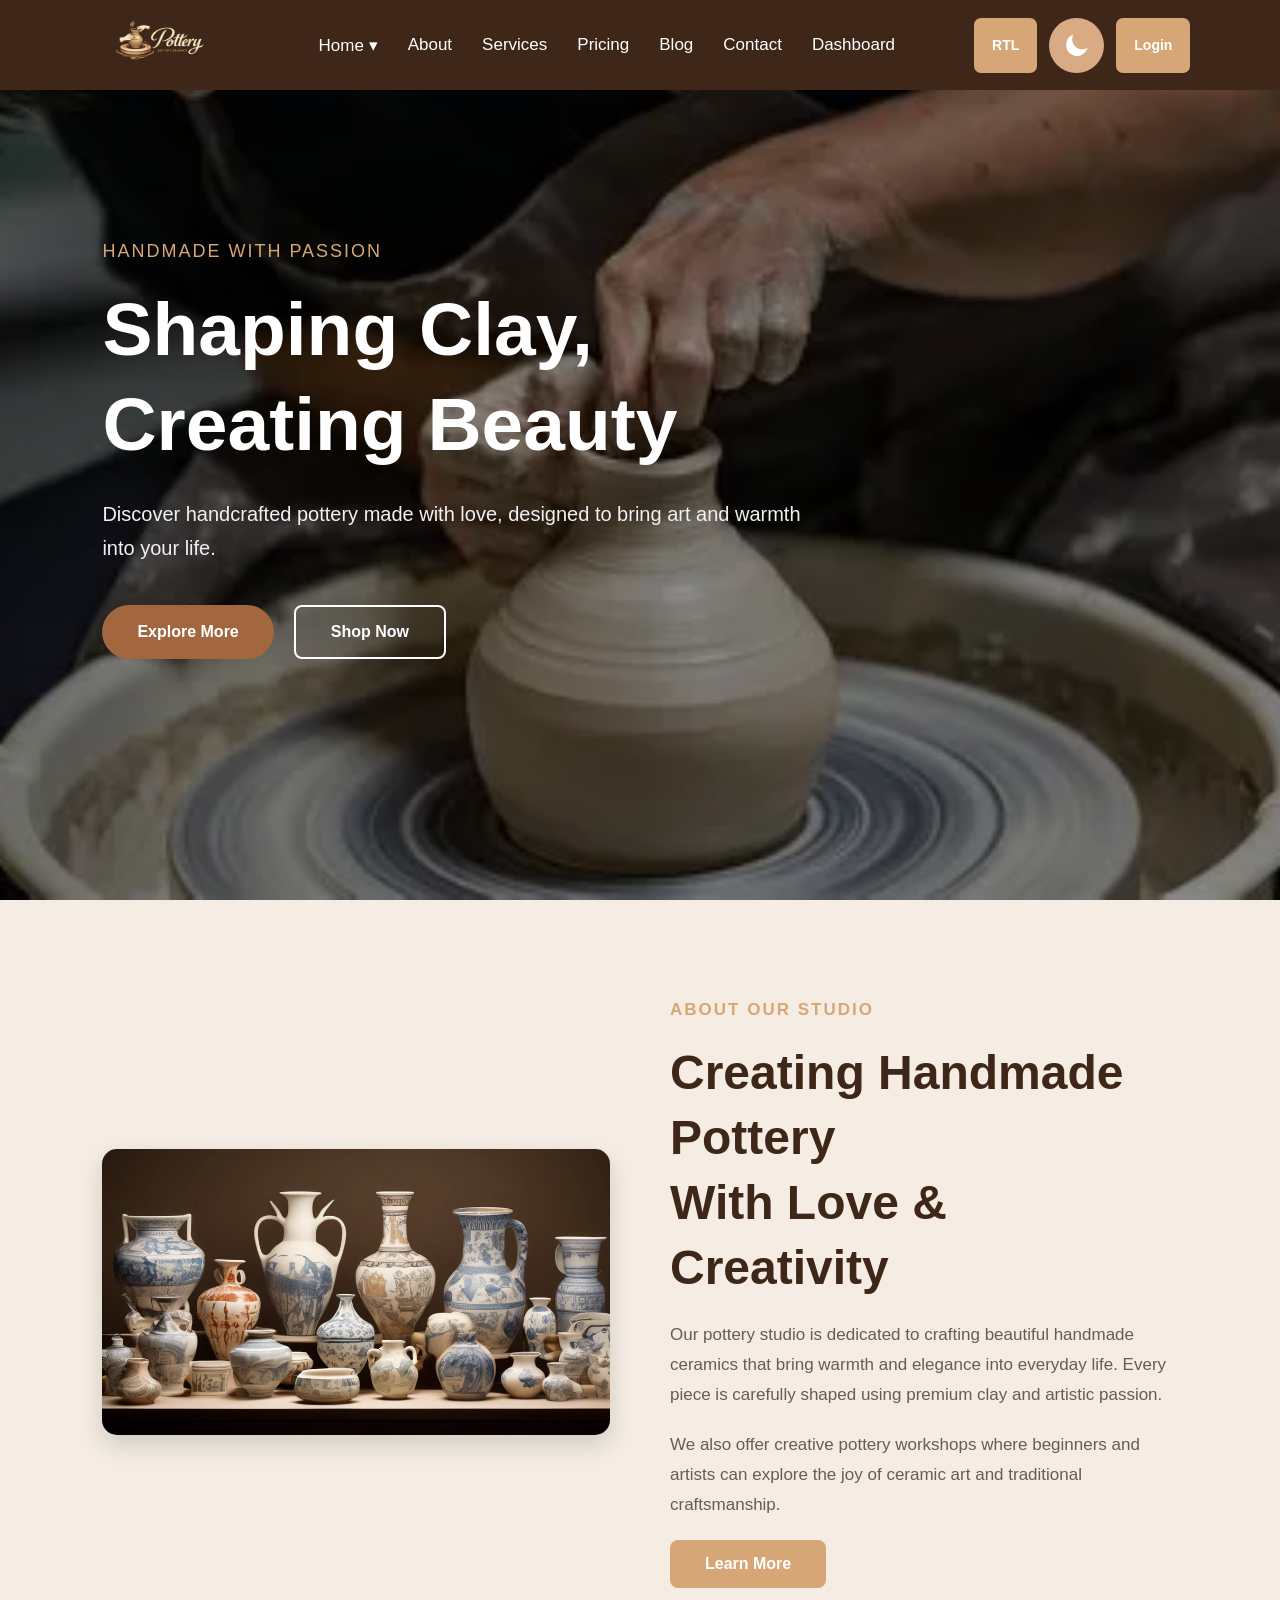
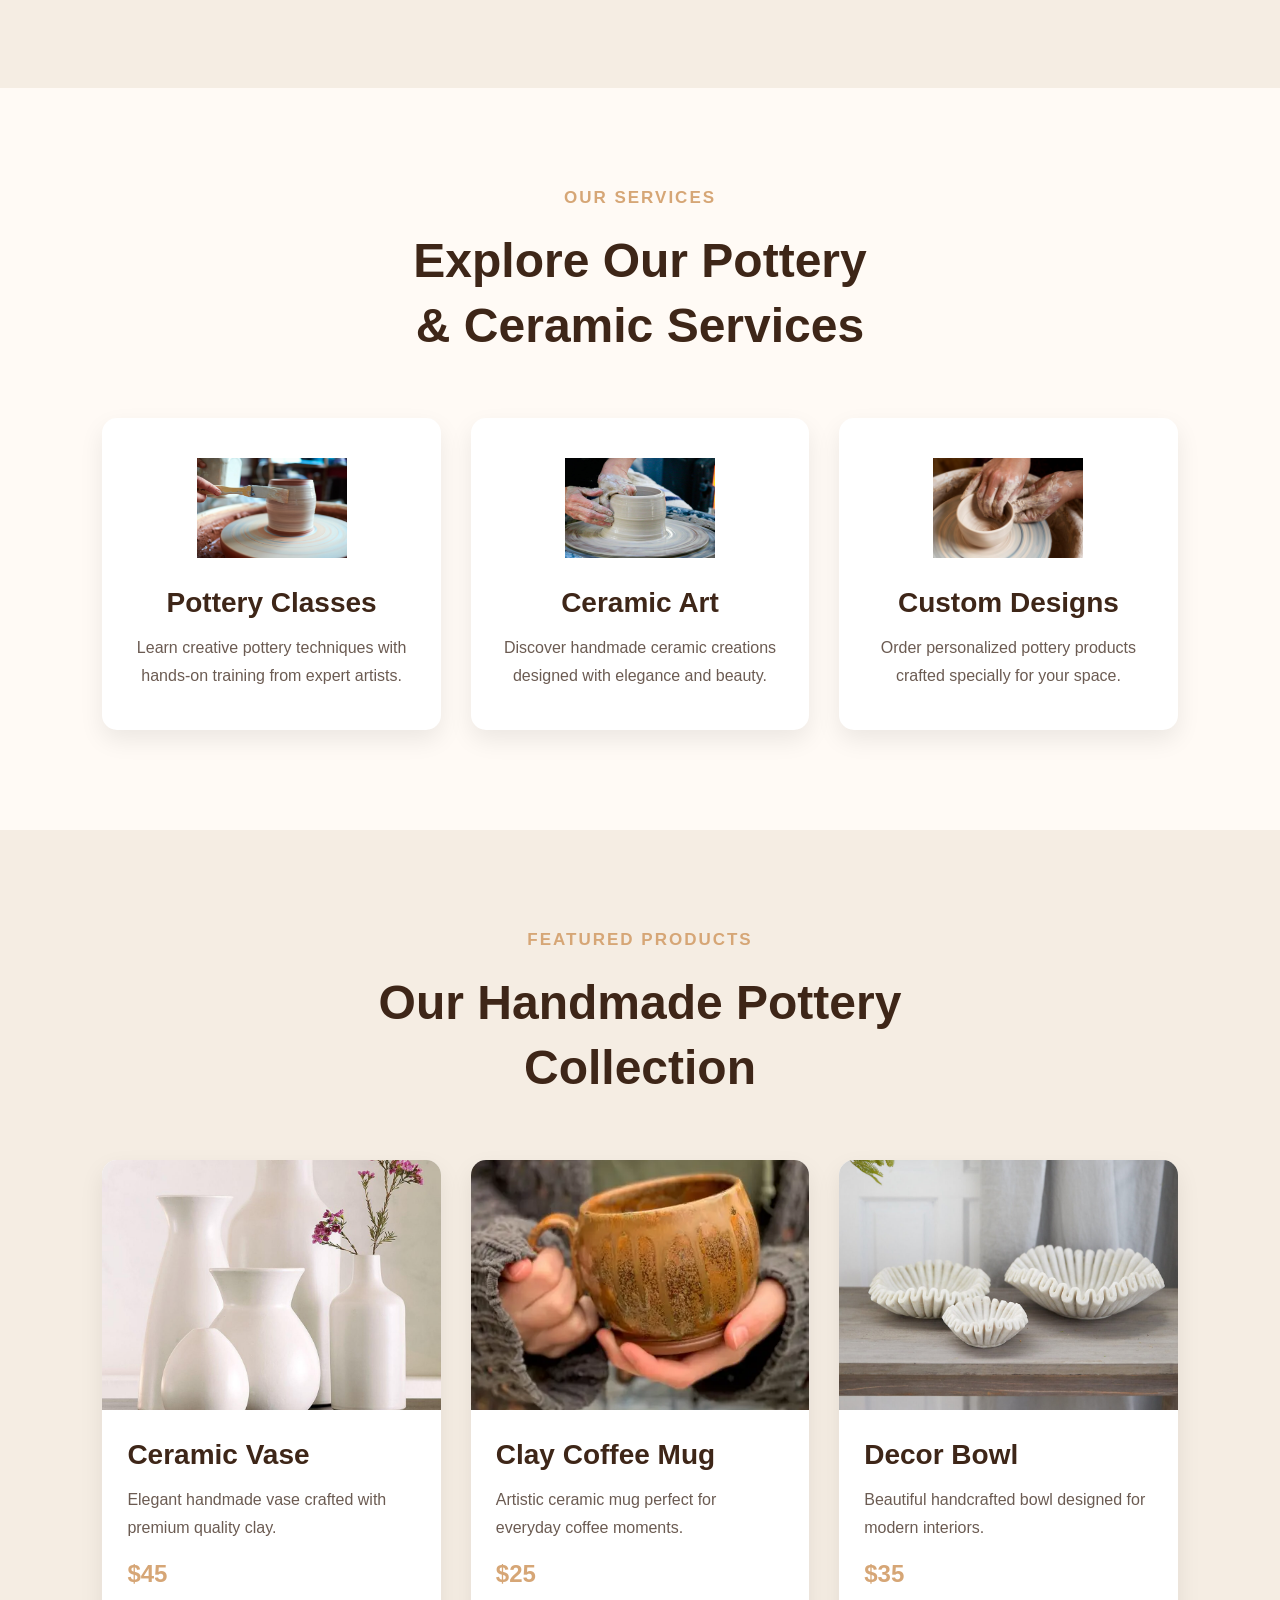
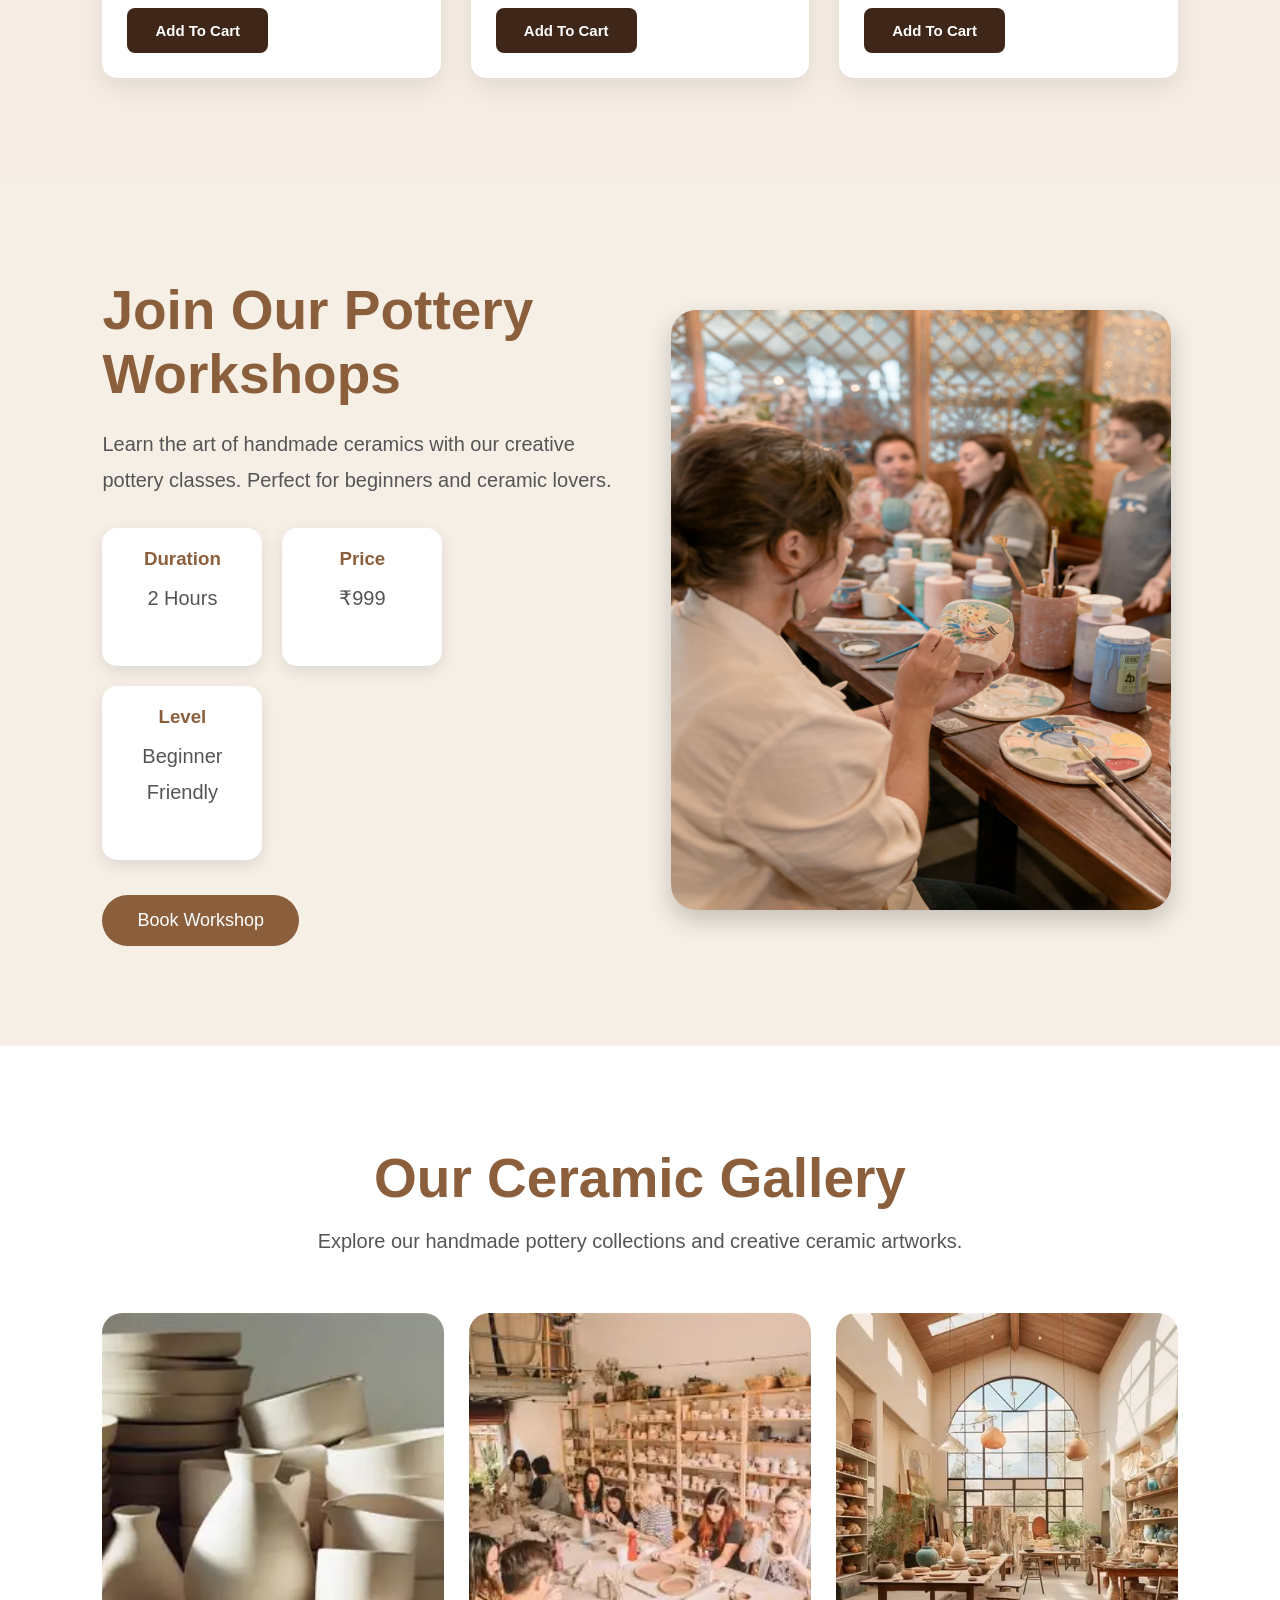
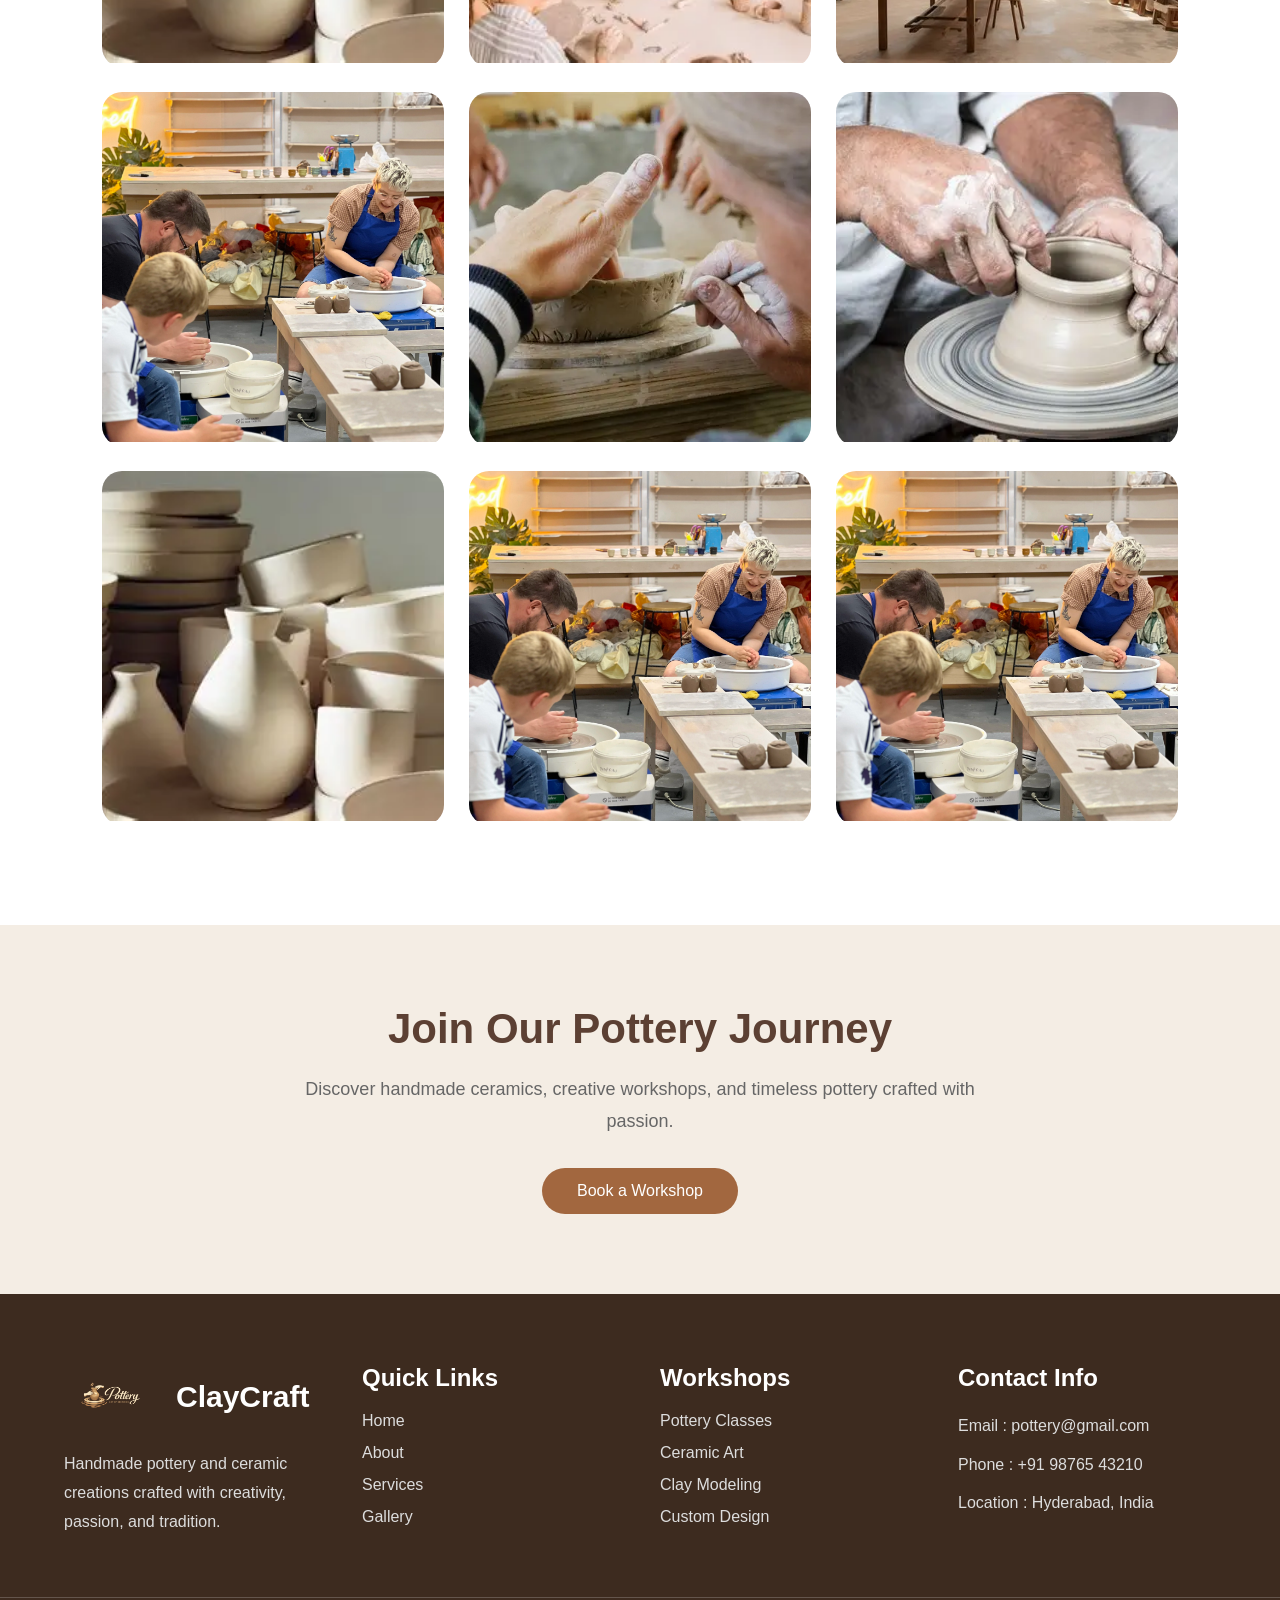
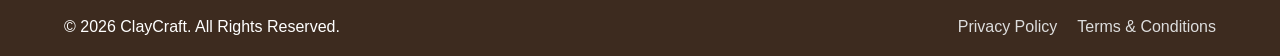
==== index.html @ a7022d04 "first commit" ====
<!DOCTYPE html>
<html lang="en">
<head>
  <meta charset="UTF-8">
  <meta name="viewport" content="width=device-width, initial-scale=1.0">

  <title>Pottery Website</title>

  <link rel="stylesheet" href="index.css">
</head>
<body>

  <nav class="navbar">

    <div class="logo">
      <img src="images/logo.png" alt="pottery-logo">
    </div>

    <ul class="nav-links">

      <li class="dropdown">

        <a href="index.html">Home ▾</a>

        <div class="dropdown-menu">
          <a href="home1.html">Home 1</a>
          <a href="home2.html">Home 2</a>
        </div>

      </li>

      <li><a href="about.html">About</a></li>
      <li><a href="services.html">Services</a></li>
      <li><a href="pricing.html">Pricing</a></li>
      <li><a href="blog.html">Blog</a></li>
      <li><a href="contact.html">Contact</a></li>
      <li><a href="dashboard.html">Dashboard</a></li>

    </ul>

    <div class="nav-buttons">

      <button class="btn rtl-btn">RTL</button>
       <button class="logo-btn" type="button">
      <div class="moon"></div>
    </button>


      <button class="btn login-btn">Login</button>

    </div>

  </nav>

  <section class="hero">

    <div class="overlay"></div>

    <div class="hero-content">

      <span class="small-text">
        HANDMADE WITH PASSION
      </span>

      <h1>
        Shaping Clay, <br>
        Creating Beauty
      </h1>

      <p>
        Discover handcrafted pottery made with love,
        designed to bring art and warmth into your life.
      </p>

      <div class="hero-buttons">

        <button class="hero-btn explore-btn">
          Explore More
        </button>

        <button class="hero-btn shop-btn">
          Shop Now
        </button>

      </div>

    </div>

  </section>


<section class="about">

    <div class="about-image">

        <img src="images/about" alt="about-pottery">

    </div>

    <div class="about-content">

        <span>ABOUT OUR STUDIO</span>

        <h2>
            Creating Handmade Pottery <br>
            With Love & Creativity
        </h2>

        <p>
            Our pottery studio is dedicated to crafting beautiful
            handmade ceramics that bring warmth and elegance
            into everyday life. Every piece is carefully shaped
            using premium clay and artistic passion.
        </p>

        <p>
            We also offer creative pottery workshops where
            beginners and artists can explore the joy of
            ceramic art and traditional craftsmanship.
        </p>

        <button class="about-btn">
            Learn More
        </button>

    </div>

</section>


<section class="services">

    <div class="services-title">

        <span>OUR SERVICES</span>

        <h2>
            Explore Our Pottery <br>
            & Ceramic Services
        </h2>

    </div>

    <div class="services-container">


        <div class="service-card">

            <img src="images/service1" alt="pottery-class">

            <h3>Pottery Classes</h3>

            <p>
                Learn creative pottery techniques with
                hands-on training from expert artists.
            </p>

        </div>

        <div class="service-card">

            <img src="images/service2" alt="ceramic-art">

            <h3>Ceramic Art</h3>

            <p>
                Discover handmade ceramic creations
                designed with elegance and beauty.
            </p>

        </div>


        <div class="service-card">

            <img src="images/service3" alt="custom-design">

            <h3>Custom Designs</h3>

            <p>
                Order personalized pottery products
                crafted specially for your space.
            </p>

        </div>

    </div>

</section>

<section class="products">

    <div class="products-title">

        <span>FEATURED PRODUCTS</span>

        <h2>
            Our Handmade Pottery <br>
            Collection
        </h2>

    </div>

    <div class="products-container">

        <div class="product-card">

            <img src="images/ceramic.png" alt="ceramic-vase">

            <div class="product-content">

                <h3>Ceramic Vase</h3>

                <p>
                    Elegant handmade vase crafted with
                    premium quality clay.
                </p>

                <h4>$45</h4>

                <button>
                    Add To Cart
                </button>

            </div>

        </div>


        <div class="product-card">

            <img src="images/coffeemug" alt="coffee-mug">

            <div class="product-content">

                <h3>Clay Coffee Mug</h3>

                <p>
                    Artistic ceramic mug perfect for
                    everyday coffee moments.
                </p>

                <h4>$25</h4>

                <button>
                    Add To Cart
                </button>

            </div>

        </div>


        <div class="product-card">

            <img src="images/decorbowl.png" alt="decor-bowl">

            <div class="product-content">

                <h3>Decor Bowl</h3>

                <p>
                    Beautiful handcrafted bowl designed
                    for modern interiors.
                </p>

                <h4>$35</h4>

                <button>
                    Add To Cart
                </button>

            </div>

        </div>

    </div>

</section>


<section class="workshop">

    <div class="workshop-content">

        <div class="workshop-text">

            <h1>Join Our Pottery Workshops</h1>

            <p>
                Learn the art of handmade ceramics with our creative pottery classes.
                Perfect for beginners and ceramic lovers.
            </p>

            <div class="workshop-info">

                <div class="info-box">
                    <h3>Duration</h3>
                    <p>2 Hours</p>
                </div>

                <div class="info-box">
                    <h3>Price</h3>
                    <p>₹999</p>
                </div>

                <div class="info-box">
                    <h3>Level</h3>
                    <p>Beginner Friendly</p>
                </div>

            </div>

            <button>
                Book Workshop
            </button>

        </div>


        <div class="workshop-image">

            <img src="images/workshop.jpg" alt="pottery">

        </div>

    </div>

</section>

<section class="gallery">

    <div class="gallery-title">

        <h1>Our Ceramic Gallery</h1>

        <p>
            Explore our handmade pottery collections and creative ceramic artworks.
        </p>

    </div>

    <div class="gallery-container">

        <div class="gallery-card">
            <img src="images/gallery1.jpg" alt="gallery">
        </div>

        <div class="gallery-card">
            <img src="images/gallery2.jpg" alt="gallery">
        </div>

        <div class="gallery-card">
            <img src="images/gallery3.jpg" alt="gallery">
        </div>

        <div class="gallery-card">
            <img src="images/gallery4.jpg" alt="gallery">
        </div>

        <div class="gallery-card">
            <img src="images/gallery5.jpg" alt="gallery">
        </div>

        <div class="gallery-card">
            <img src="images/gallery6.jpg" alt="gallery">
        </div>
           <div class="gallery-card">
            <img src="images/gallery1.jpg" alt="gallery">
        </div>
           <div class="gallery-card">
            <img src="images/gallery4.jpg" alt="gallery">
        </div>
          <div class="gallery-card">
            <img src="images/gallery4.jpg" alt="gallery">
        </div>


    </div>

</section>

<section class="pottery-journey">

    <div class="journey-box">
        <h2>Join Our Pottery Journey</h2>

        <p>
            Discover handmade ceramics, creative workshops,
            and timeless pottery crafted with passion.
        </p>

        <a href="#" class="explore-btn">
            Book a Workshop
        </a>
    </div>

</section>


               <footer class="craft-footer">

    <div class="footer-container">

        <!-- Section 1 -->

        <div class="footer-box">

            <div class="footer-logo">
                <img src="images/logo.png" alt="logo">
                <h2>ClayCraft</h2>
            </div>

            <p>
                Handmade pottery and ceramic creations crafted
                with creativity, passion, and tradition.
            </p>

        </div>

        <div class="footer-box">

            <h3>Quick Links</h3>

            <ul>
                <li><a href="#">Home</a></li>
                <li><a href="#">About</a></li>
                <li><a href="#">Services</a></li>
                <li><a href="#">Gallery</a></li>
            </ul>

        </div>


        <!-- Section 3 -->

        <div class="footer-box">

            <h3>Workshops</h3>

            <ul>
                <li><a href="#">Pottery Classes</a></li>
                <li><a href="#">Ceramic Art</a></li>
                <li><a href="#">Clay Modeling</a></li>
                <li><a href="#">Custom Design</a></li>
            </ul>

        </div>


        <div class="footer-box">

            <h3>Contact Info</h3>

            <p>Email : pottery@gmail.com</p>
            <p>Phone : +91 98765 43210</p>
            <p>Location : Hyderabad, India</p>

        </div>

    </div>


    <div class="footer-last">

        <p>
            © 2026 ClayCraft. All Rights Reserved.
        </p>

        <div class="footer-policy-links">
            <a href="#">Privacy Policy</a>
            <a href="#">Terms & Conditions</a>
        </div>

    </div>

</footer>
</body>
</html>
---- index.css ----
*{
    margin: 0;
    padding: 0;
    box-sizing: border-box;
    font-family: Arial, Helvetica, sans-serif;
}

body{
    background: #f5ede3;
}

.navbar{
    width: 100%;
    height: 90px;

    background: #3e2618;

    display: flex;
    justify-content: space-between;
    align-items: center;

    padding: 0 7%;

    position: fixed;
    top: 0;
    left: 0;

    z-index: 1000;
}

.logo img{
    width: 150px;
}

.nav-links{
    display: flex;
    align-items: center;
    gap: 30px;
    list-style: none;
}

.nav-links li{
    position: relative;
}

.nav-links li a{
    text-decoration: none;
    color: white;

    font-size: 17px;
    font-weight: 500;

    transition: 0.3s;
}

.nav-links li a:hover{
    color: #d6a676;
}

.dropdown-menu{
    position: absolute;
    top: 20px;
    left: 0;
    width: 190px;
    background: white;
    border-radius: 10px;
    overflow: hidden;
    display: none;
    box-shadow: 0 10px 20px rgba(0,0,0,0.2);
}

.dropdown-menu a{
    display: block;
    padding: 14px 18px;
    color: #3e2618 !important;
}

.dropdown-menu a:hover{
    background: #f3e1d2;
    padding-left: 25px;
}

.dropdown:hover .dropdown-menu{
    display: block;
}

.nav-buttons{
    display: flex;
    gap: 12px;
}

.btn{
    padding: 10px 18px;

    border: none;
    border-radius: 7px;

    cursor: pointer;

    font-size: 14px;
    font-weight: bold;

    transition: 0.3s;
}

.btn:hover{
    transform: translateY(-3px);
}

.rtl-btn{
    background: #d6a676;
    color: white;
}

.logo-btn{
      width:55px;
      height:55px;
      border:none;
      outline:none;
      border-radius:50%;
      background:#d8ab84;
      cursor:pointer;

      display:flex;
      align-items:center;
      justify-content:center;

      box-shadow:none;
    }

    .moon{
      width:22px;
      height:22px;
      background:white;
      border-radius:50%;
      position:relative;
      transform:rotate(-25deg);
    }

    .moon::before{
      content:"";
      position:absolute;
      width:20px;
      height:20px;
      background:#d8ab84;
      border-radius:50%;
      top:-2px;
      left:8px;
    }
    
    .logo-btn:hover{
      transform:scale(1.05);
      transition:0.3s;
    }


.login-btn{
    background: #d6a676;
    color: white;
}
@media(max-width:768px){

    .navbar{
        height: 80px;
        padding: 0 20px;
    }

    .logo img{
        width: 120px;
    }

    .menu-toggle{
        display: block;
    }

    .nav-links{
        position: absolute;

        top: 80px;
        left: 0;

        width: 100%;

        background: #3e2618;

        flex-direction: column;
        align-items: flex-start;

        padding: 25px;

        gap: 22px;

        display: none;
    }

    .nav-links.active{
        display: flex;
    }

    .nav-links li{
        width: 100%;
    }

    .nav-links li a{
        font-size: 18px;
    }

    .dropdown-menu{
        position: static;
        width: 100%;

        margin-top: 12px;

        border-radius: 8px;
    }

    .nav-buttons{
        display: none;
    }

    .logo-btn{
        width: 48px;
        height: 48px;
    }

}

.hero{
    width: 100%;
    height: 100vh;

    background-image: url(images/hero);
    background-position: center;
    background-size: cover;
    background-repeat: no-repeat;

    position: relative;

    display: flex;
    align-items: center;

    padding: 0 8%;
}

.overlay{
    position: absolute;

    width: 100%;
    height: 100%;

    top: 0;
    left: 0;

    background: rgba(0,0,0,0.45);
}

.hero-content{
    position: relative;
    z-index: 2;

    max-width: 700px;
}

.small-text{
    color: #d6a676;

    font-size: 18px;
    letter-spacing: 2px;

    display: inline-block;

    margin-bottom: 20px;
}

.hero-content h1{
    font-size: 75px;
    line-height: 95px;

    color: white;

    margin-bottom: 25px;
}

.hero-content p{
    color: #f1f1f1;

    font-size: 20px;
    line-height: 34px;

    margin-bottom: 40px;
}


.hero-buttons{
    display: flex;
    gap: 20px;
}

.hero-btn{
    padding: 16px 35px;

    border: none;
    border-radius: 8px;

    font-size: 16px;
    font-weight: bold;

    cursor: pointer;

    transition: 0.3s;
}

.explore-btn{
    background: #d6a676;
    color: white;
}

.shop-btn{
    background: transparent;
    color: white;

    border: 2px solid white;
}

.hero-btn:hover{
    transform: translateY(-5px);
}

@media(max-width:768px){

    .navbar{
        flex-direction: column;
        height: auto;

        padding: 20px;
        gap: 20px;
    }

    .nav-links{
        flex-wrap: wrap;
        justify-content: center;

        gap: 18px;
    }

    .nav-buttons{
        flex-wrap: wrap;
        justify-content: center;
    }

    .hero{
        text-align: center;
        justify-content: center;

        padding: 0 5%;
    }

    .hero-content h1{
        font-size: 48px;
        line-height: 62px;
    }

    .hero-content p{
        font-size: 17px;
        line-height: 28px;
    }

    .hero-buttons{
        justify-content: center;
        flex-wrap: wrap;
    }
}

@media(max-width:364px){

    .logo img{
        width: 120px;
    }

    .nav-links{
        flex-direction: column;
        gap: 15px;
    }

    .nav-links li a{
        font-size: 15px;
    }

    .nav-buttons{
        flex-direction: column;
        width: 100%;
    }

    .btn{
        width: 100%;
    }

    .hero{
        padding: 120px 20px;
        height: auto;
    }

    .small-text{
        font-size: 14px;
    }

    .hero-content h1{
        font-size: 34px;
        line-height: 48px;
    }

    .hero-content p{
        font-size: 14px;
        line-height: 24px;
    }

    .hero-buttons{
        flex-direction: column;
        width: 100%;
    }

    .hero-btn{
        width: 100%;
    }
}


.about{
    width: 100%;

    padding: 100px 8%;

    background: #f5ede3;

    display: flex;
    justify-content: space-between;
    align-items: center;

    gap: 60px;
}

.about-image{
    flex: 1;
}

.about-image img{
    width: 100%;

    border-radius: 15px;

    box-shadow: 0 10px 25px rgba(0,0,0,0.15);
}

.about-content{
    flex: 1;
}

.about-content span{
    color: #d6a676;

    font-size: 17px;
    font-weight: bold;

    letter-spacing: 2px;
}

.about-content h2{
    font-size: 48px;
    line-height: 65px;

    color: #3e2618;

    margin: 20px 0;
}

.about-content p{
    font-size: 17px;
    line-height: 30px;

    color: #6b5b52;

    margin-bottom: 20px;
}


.about-btn{
    padding: 15px 35px;

    border: none;
    border-radius: 8px;

    background: #d6a676;
    color: white;

    font-size: 16px;
    font-weight: bold;

    cursor: pointer;

    transition: 0.3s;
}

.about-btn:hover{
    transform: translateY(-5px);
}


@media(max-width:768px){

    .about{
        flex-direction: column;

        text-align: center;

        padding: 80px 5%;
    }

    .about-content h2{
        font-size: 38px;
        line-height: 52px;
    }

}

@media(max-width:364px){

    .about{
        padding: 60px 20px;
    }

    .about-content span{
        font-size: 14px;
    }

    .about-content h2{
        font-size: 30px;
        line-height: 42px;
    }

    .about-content p{
        font-size: 14px;
        line-height: 24px;
    }

    .about-btn{
        width: 100%;
    }

}

.services{
    width: 100%;

    padding: 100px 8%;

    background: #fffaf5;
}

.services-title{
    text-align: center;

    margin-bottom: 60px;
}

.services-title span{
    color: #d6a676;

    font-size: 17px;
    font-weight: bold;

    letter-spacing: 2px;
}

.services-title h2{
    font-size: 48px;
    line-height: 65px;

    color: #3e2618;

    margin-top: 20px;
}


.services-container{
    display: grid;

    grid-template-columns: repeat(3,1fr);

    gap: 30px;
}

.service-card{
    background: white;

    padding: 40px 30px;

    border-radius: 15px;

    text-align: center;

    transition: 0.4s;

    box-shadow: 0 10px 25px rgba(0,0,0,0.08);
}

.service-card:hover{
    transform: translateY(-10px);
}

.service-card img{
    width: 150px;
    height: 100px;

    margin-bottom: 25px;
}

.service-card h3{
    font-size: 28px;

    color: #3e2618;

    margin-bottom: 15px;
}

.service-card p{
    font-size: 16px;
    line-height: 28px;

    color: #6b5b52;
}


@media(max-width:768px){

    .services{
        padding: 80px 5%;
    }

    .services-title h2{
        font-size: 38px;
        line-height: 52px;
    }

    .services-container{
        grid-template-columns: 1fr;
    }

}


@media(max-width:364px){

    .services{
        padding: 60px 20px;
    }

    .services-title span{
        font-size: 14px;
    }

    .services-title h2{
        font-size: 30px;
        line-height: 42px;
    }

    .service-card{
        padding: 30px 20px;
    }

    .service-card h3{
        font-size: 24px;
    }

    .service-card p{
        font-size: 14px;
        line-height: 24px;
    }

}


.products{
    width: 100%;

    padding: 100px 8%;

    background: #f5ede3;
}

.products-title{
    text-align: center;

    margin-bottom: 60px;
}

.products-title span{
    color: #d6a676;

    font-size: 17px;
    font-weight: bold;

    letter-spacing: 2px;
}

.products-title h2{
    font-size: 48px;
    line-height: 65px;

    color: #3e2618;

    margin-top: 20px;
}

.products-container{
    display: grid;

    grid-template-columns: repeat(3,1fr);

    gap: 30px;
}


.product-card{
    background: white;

    border-radius: 15px;

    overflow: hidden;

    transition: 0.4s;

    box-shadow: 0 10px 25px rgba(0,0,0,0.08);
}

.product-card:hover{
    transform: translateY(-10px);
}


.product-card img{
    width: 100%;
    height: 250px;

    object-fit: cover;
}

.product-content{
    padding: 25px;
}

.product-content h3{
    font-size: 28px;

    color: #3e2618;

    margin-bottom: 15px;
}

.product-content p{
    font-size: 16px;
    line-height: 28px;

    color: #6b5b52;

    margin-bottom: 18px;
}

.product-content h4{
    font-size: 24px;

    color: #d6a676;

    margin-bottom: 20px;
}

.product-content button{
    padding: 14px 28px;

    border: none;
    border-radius: 8px;

    background: #3e2618;
    color: white;

    font-size: 15px;
    font-weight: bold;

    cursor: pointer;

    transition: 0.3s;
}

.product-content button:hover{
    background: #d6a676;
}

@media(max-width:768px){

    .products{
        padding: 80px 5%;
    }

    .products-title h2{
        font-size: 38px;
        line-height: 52px;
    }

    .products-container{
        grid-template-columns: 1fr;
    }

}

@media(max-width:364px){

    .products{
        padding: 60px 20px;
    }

    .products-title span{
        font-size: 14px;
    }

    .products-title h2{
        font-size: 30px;
        line-height: 42px;
    }

    .product-card img{
        height: 250px;
    }

    .product-content h3{
        font-size: 24px;
    }

    .product-content p{
        font-size: 14px;
        line-height: 24px;
    }

    .product-content button{
        width: 100%;
    }

}

.workshop{
    padding:100px 8%;
    background:#F5EFE6;
}

.workshop-content{
    display:flex;
    justify-content:space-between;
    align-items:center;
    gap:50px;
    flex-wrap:wrap;
}

.workshop-text{
    flex:1;
}

.workshop-text h1{
    font-size:55px;
    color:#8B5E3C;
    margin-bottom:20px;
}

.workshop-text p{
    font-size:20px;
    line-height:1.8;
    margin-bottom:30px;
    color:#555;
}

.workshop-info{
    display:flex;
    gap:20px;
    flex-wrap:wrap;
    margin-bottom:35px;
}

.info-box{
    background:white;
    padding:20px;
    border-radius:15px;
    width:160px;
    text-align:center;
    box-shadow:0 5px 15px rgba(0,0,0,0.1);
}

.info-box h3{
    color:#8B5E3C;
    margin-bottom:10px;
}


.workshop button{
    padding:15px 35px;
    border:none;
    background:#8B5E3C;
    color:white;
    font-size:18px;
    border-radius:40px;
    cursor:pointer;
    transition:0.5s;
}

.workshop button:hover{
    background:#5C4033;
    transform:scale(1.05);
}


.workshop-image{
    flex:1;
    text-align:center;
}

.workshop-image img{
    width:100%;
    max-width:500px;
    height: 600px;
    border-radius:25px;
    box-shadow:0 10px 25px rgba(0,0,0,0.2);
}


@media(max-width:768px){

.workshop-content{
    flex-direction:column;
}

.workshop-text h1{
    font-size:40px;
}

.workshop-text{
    text-align:center;
}

.workshop-info{
    justify-content:center;
}

}


.gallery{
    padding:100px 8%;
    background:#fff;
}


.gallery-title{
    text-align:center;
    margin-bottom:60px;
}

.gallery-title h1{
    font-size:55px;
    color:#8B5E3C;
    margin-bottom:20px;
}

.gallery-title p{
    font-size:20px;
    color:#555;
}


.gallery-container{
    display:grid;
    grid-template-columns:repeat(auto-fit,minmax(300px,1fr));
    gap:25px;
}

.gallery-card{
    overflow:hidden;
    border-radius:20px;
    position:relative;
}

.gallery-card img{
    width:100%;
    height:350px;
    object-fit:cover;
    transition:0.5s;
    cursor:pointer;
}

.gallery-card:hover img{
    transform:scale(1.1);
}

@media(max-width:768px){

.gallery-title h1{
    font-size:40px;
}

.gallery-title p{
    font-size:18px;
}

.gallery-card img{
    height:280px;
}

}

.pottery-journey{
    width: 100%;
    padding: 80px 20px;
    background: #f4ede4;
    text-align: center;
}

.journey-box h2{
    font-size: 42px;
    color: #5c4033;
    margin-bottom: 20px;
}

.journey-box p{
    max-width: 700px;
    margin: auto;
    font-size: 18px;
    line-height: 1.8;
    color: #666;
    margin-bottom: 30px;
}

.explore-btn{
    display: inline-block;
    padding: 14px 35px;
    background: #a2673f;
    color: #fff;
    text-decoration: none;
    border-radius: 40px;
    transition: 0.4s;
}

.explore-btn:hover{
    background: #5c4033;
}

.studio-footer{
    width: 100%;
    background: #3d2b1f;
    color: #fff;
    padding-top: 60px;
}

.craft-footer{
    width: 100%;
    background: #3d2b1f;
    color: #fff;
    padding-top: 70px;
}

.footer-container{
    width: 90%;
    margin: auto;
    display: grid;
    grid-template-columns: repeat(4,1fr);
    gap: 40px;
    padding-bottom: 50px;
}

.footer-box h3{
    font-size: 24px;
    margin-bottom: 20px;
}

.footer-logo{
    display: flex;
    align-items: center;
    gap: 12px;
    margin-bottom: 20px;
}

.footer-logo img{
    width: 100px;
}

.footer-logo h2{
    font-size: 30px;
}

.footer-box p{
    color: #ddd;
    line-height: 1.8;
    margin-bottom: 10px;
}

.footer-box ul{
    list-style: none;
}

.footer-box ul li{
    margin-bottom: 14px;
}

.footer-box ul li a{
    text-decoration: none;
    color: #ddd;
    transition: 0.3s;
}

.footer-box ul li a:hover{
    color: #c58b5b;
    padding-left: 5px;
}

.footer-last{
    border-top: 1px solid rgba(255,255,255,0.2);
    padding: 20px 5%;
    display: flex;
    justify-content: space-between;
    align-items: center;
    flex-wrap: wrap;
    gap: 15px;
}

.footer-policy-links{
    display: flex;
    gap: 20px;
}

.footer-policy-links a{
    text-decoration: none;
    color: #ddd;
    transition: 0.3s;
}

.footer-policy-links a:hover{
    color: #c58b5b;
}

@media(max-width:768px){

    .footer-container{
        grid-template-columns: repeat(2,1fr);
    }

}

@media(max-width:364px){

    .footer-container{
        grid-template-columns: 1fr;
    }

    .footer-last{
        flex-direction: column;
        text-align: center;
    }

}
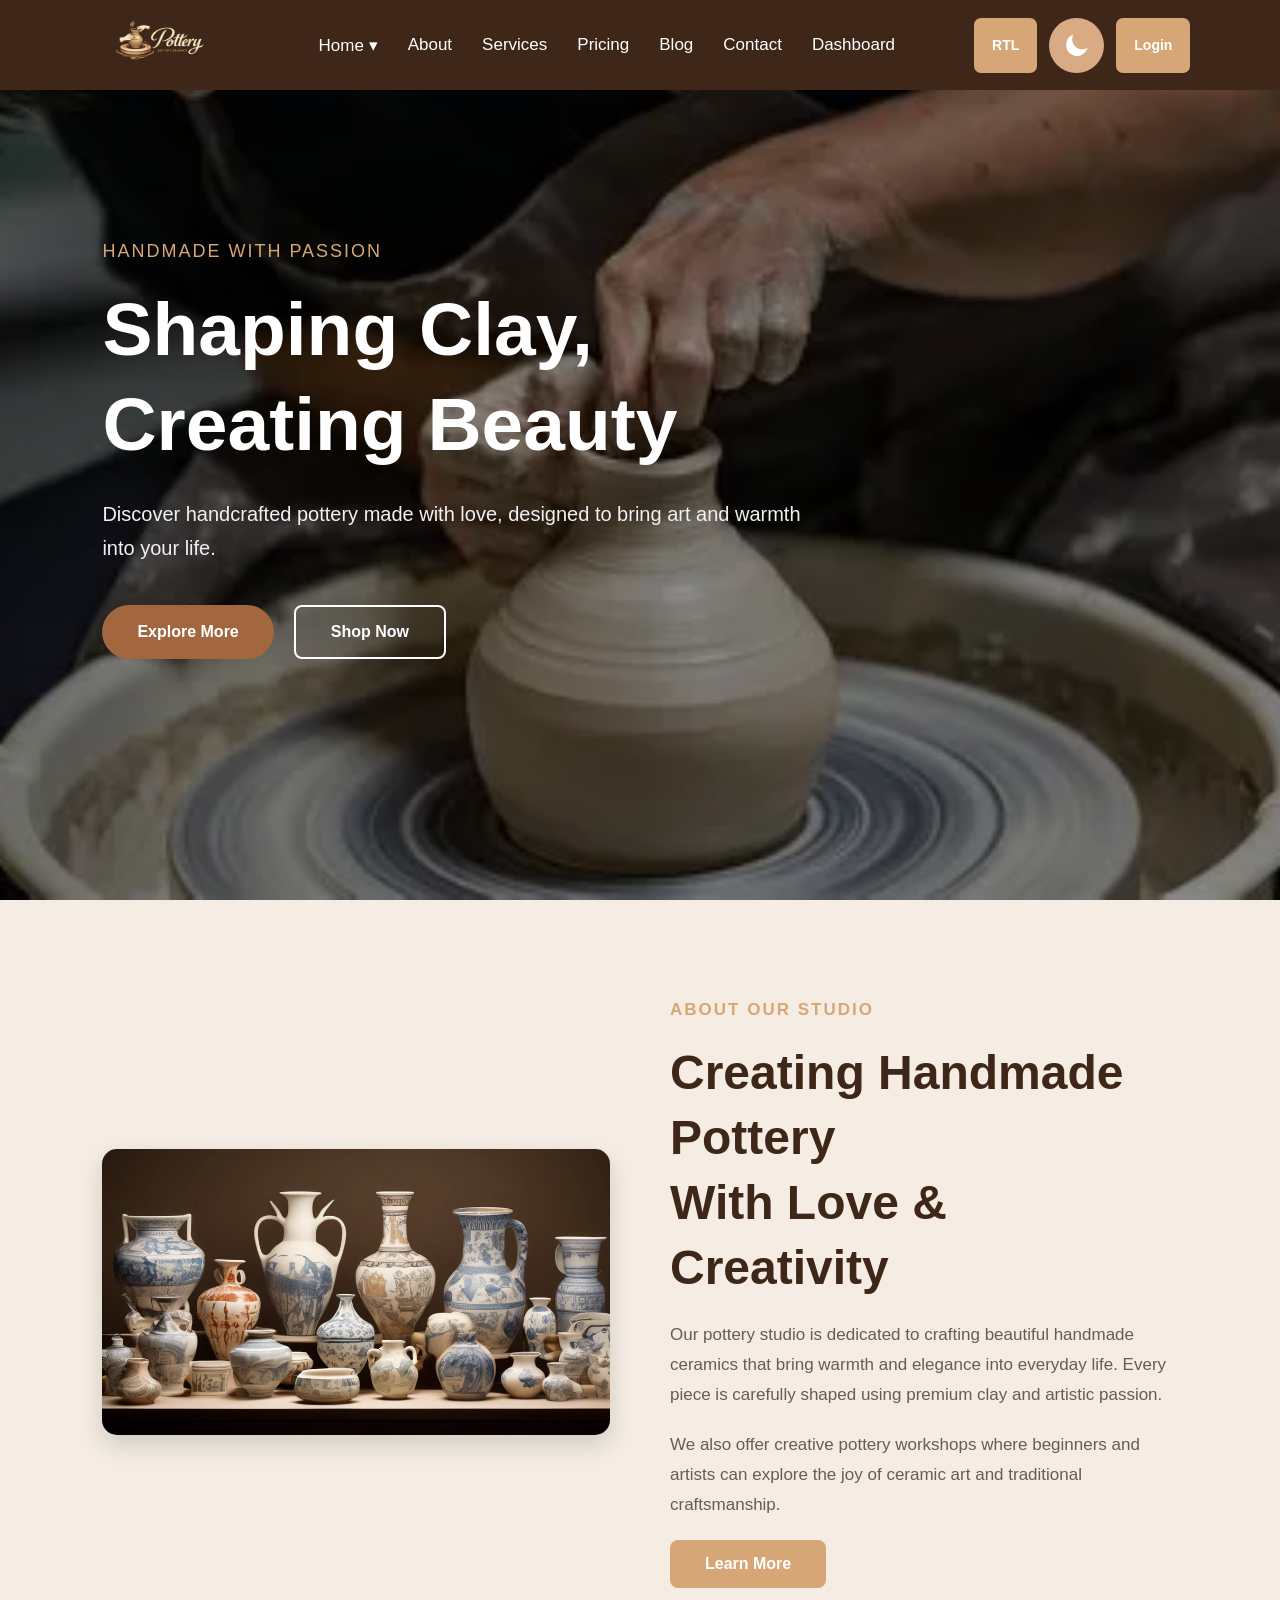
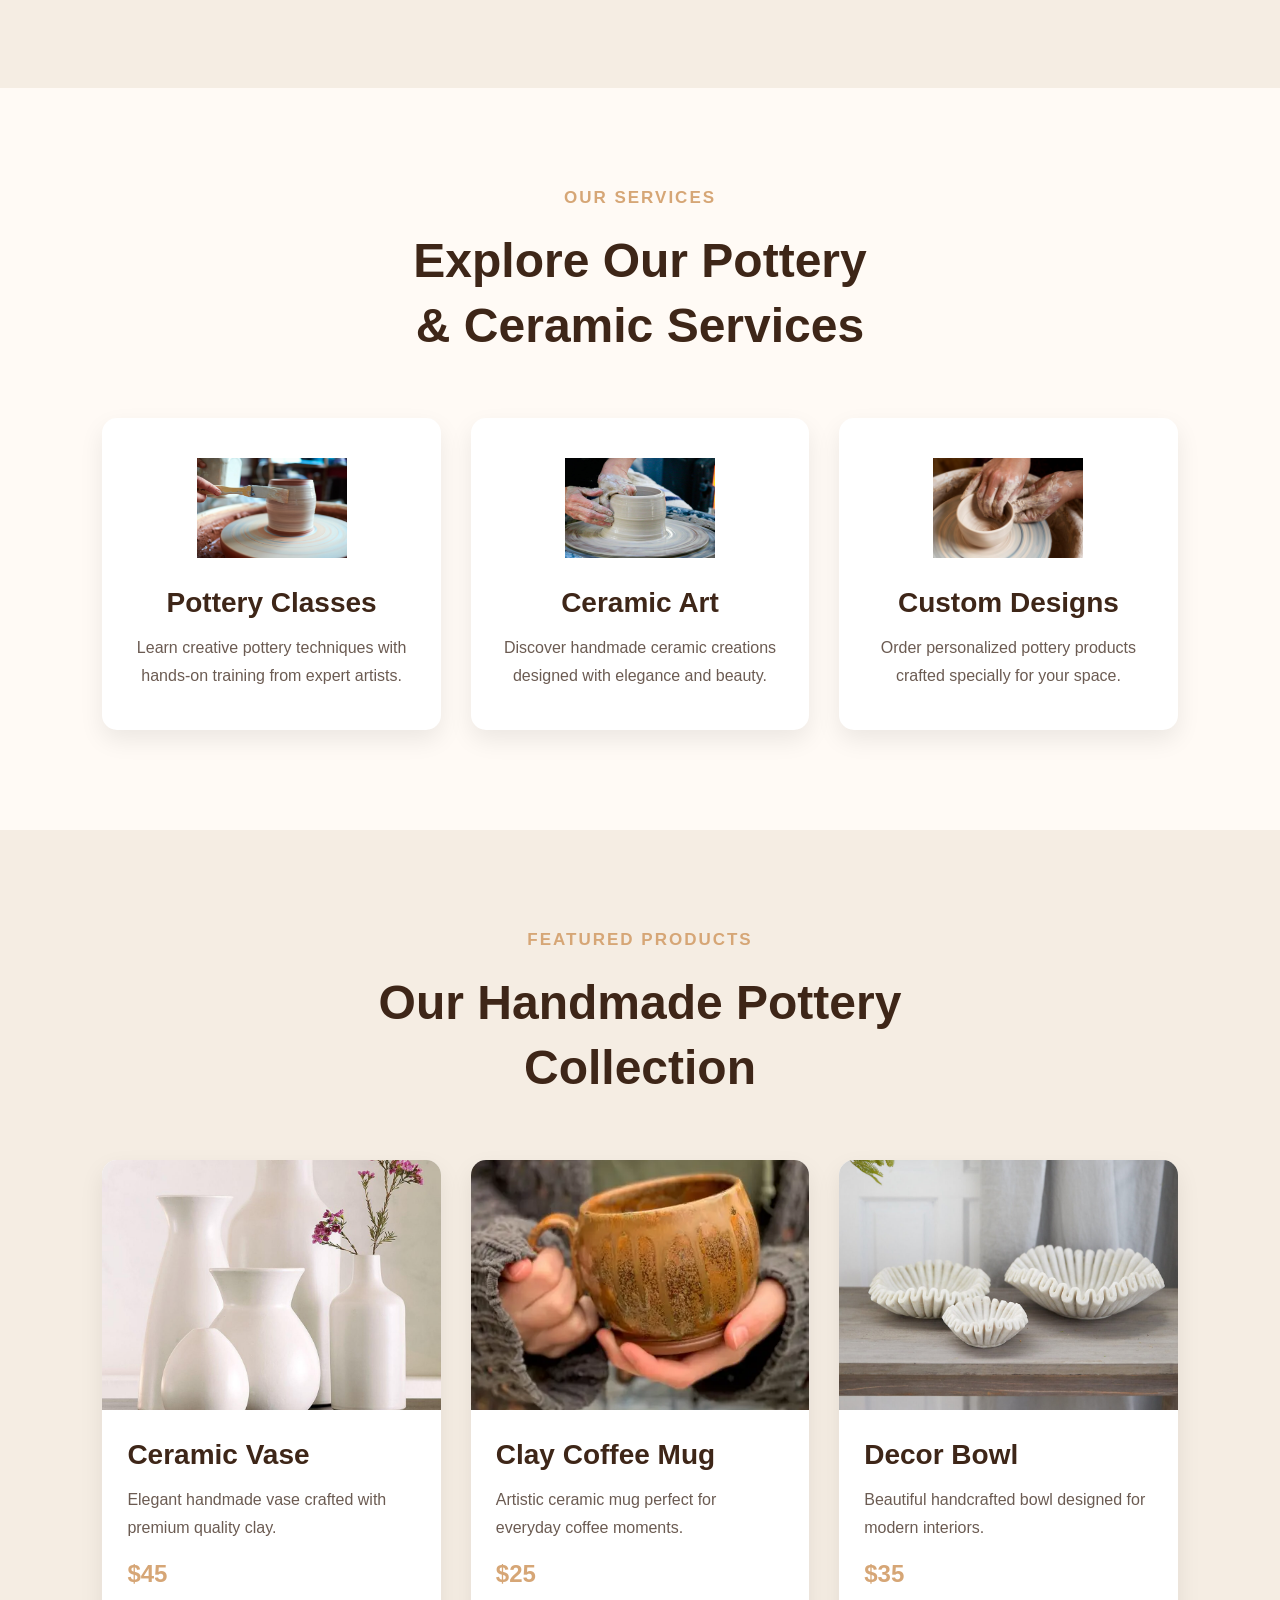
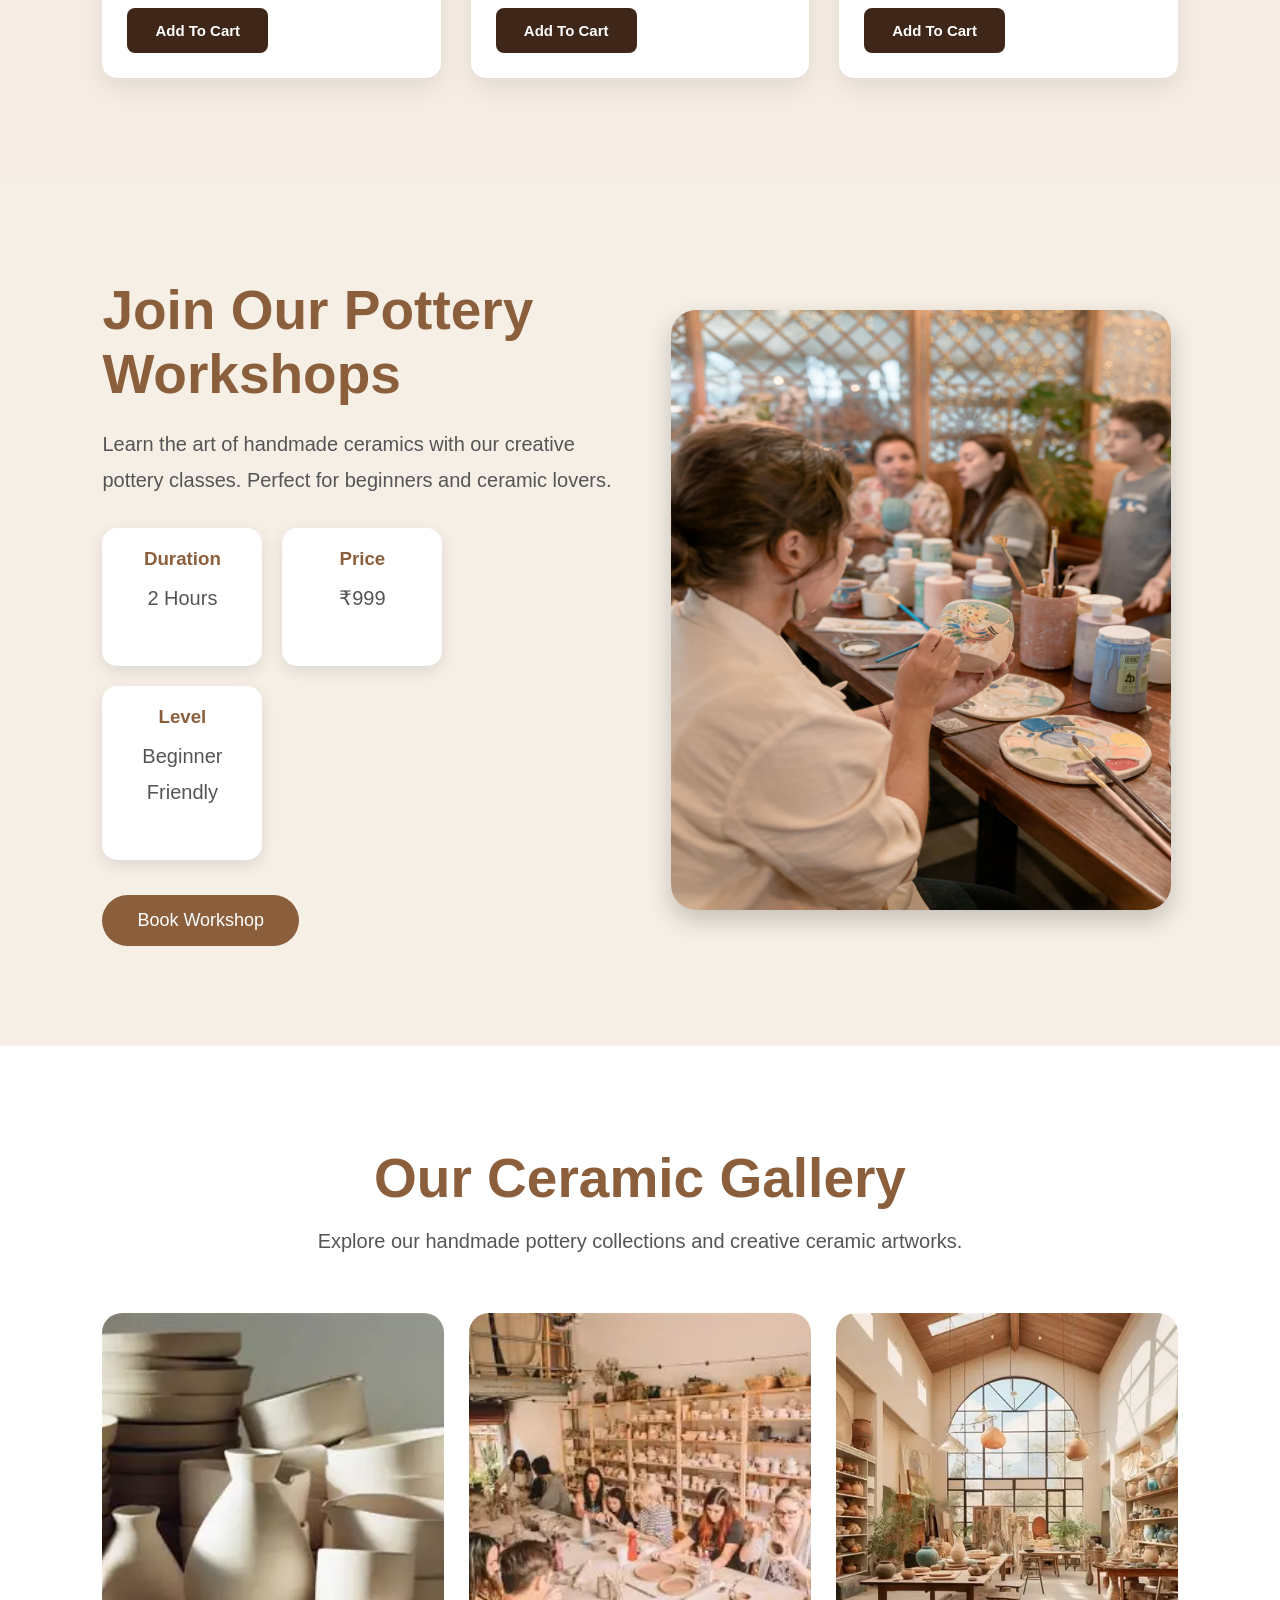
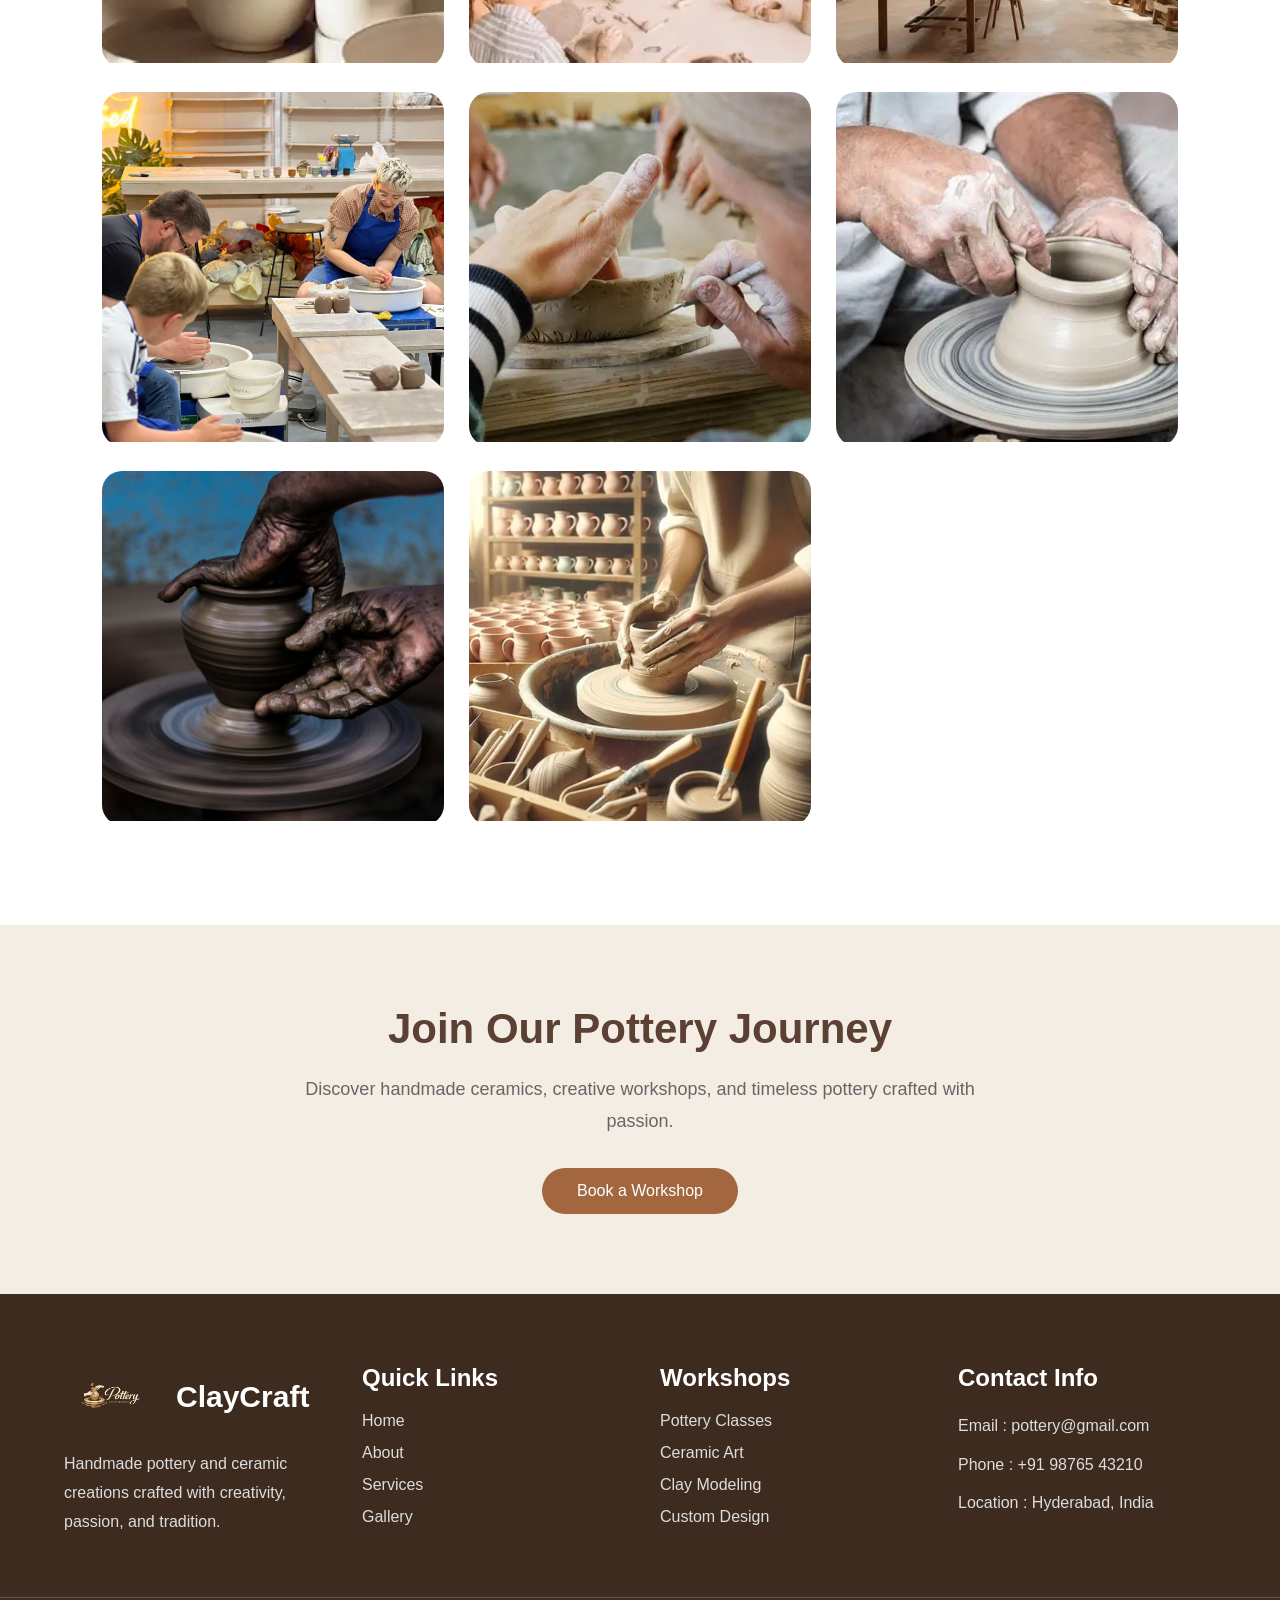
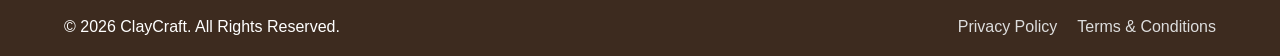
==== commit bb884458: "first commit" ====
--- a/index.html
+++ b/index.html
@@ -366,14 +366,12 @@
             <img src="images/gallery6.jpg" alt="gallery">
         </div>
            <div class="gallery-card">
-            <img src="images/gallery1.jpg" alt="gallery">
+            <img src="images/discover2.jpg" alt="gallery">
         </div>
            <div class="gallery-card">
-            <img src="images/gallery4.jpg" alt="gallery">
-        </div>
-          <div class="gallery-card">
-            <img src="images/gallery4.jpg" alt="gallery">
-        </div>
+            <img src="images/discover3.jpg" alt="gallery">
+        </div>
+        
 
 
     </div>
--- a/index.css
+++ b/index.css
@@ -1143,21 +1143,65 @@
 
 @media(max-width:768px){
 
+    .studio-footer,
+    .craft-footer{
+        padding-top: 50px;
+    }
+
     .footer-container{
-        grid-template-columns: repeat(2,1fr);
-    }
-
-}
-
-@media(max-width:364px){
-
-    .footer-container{
+        width: 90%;
         grid-template-columns: 1fr;
+        gap: 45px;
+        text-align: center;
+        padding-bottom: 40px;
+    }
+
+    .footer-logo{
+        justify-content: center;
+        flex-direction: column;
+        gap: 10px;
+    }
+
+    .footer-logo img{
+        width: 80px;
+    }
+
+    .footer-logo h2{
+        font-size: 26px;
+    }
+
+    .footer-box h3{
+        font-size: 22px;
+        margin-bottom: 18px;
+    }
+
+    .footer-box p{
+        font-size: 15px;
+        line-height: 1.9;
+    }
+
+    .footer-box ul li{
+        margin-bottom: 12px;
+    }
+
+    .footer-box ul li a{
+        font-size: 15px;
     }
 
     .footer-last{
         flex-direction: column;
         text-align: center;
+        padding: 18px 20px;
+    }
+
+    .footer-policy-links{
+        flex-wrap: wrap;
+        justify-content: center;
+        gap: 15px;
+    }
+
+    .footer-policy-links a{
+        font-size: 14px;
     }
 
 }
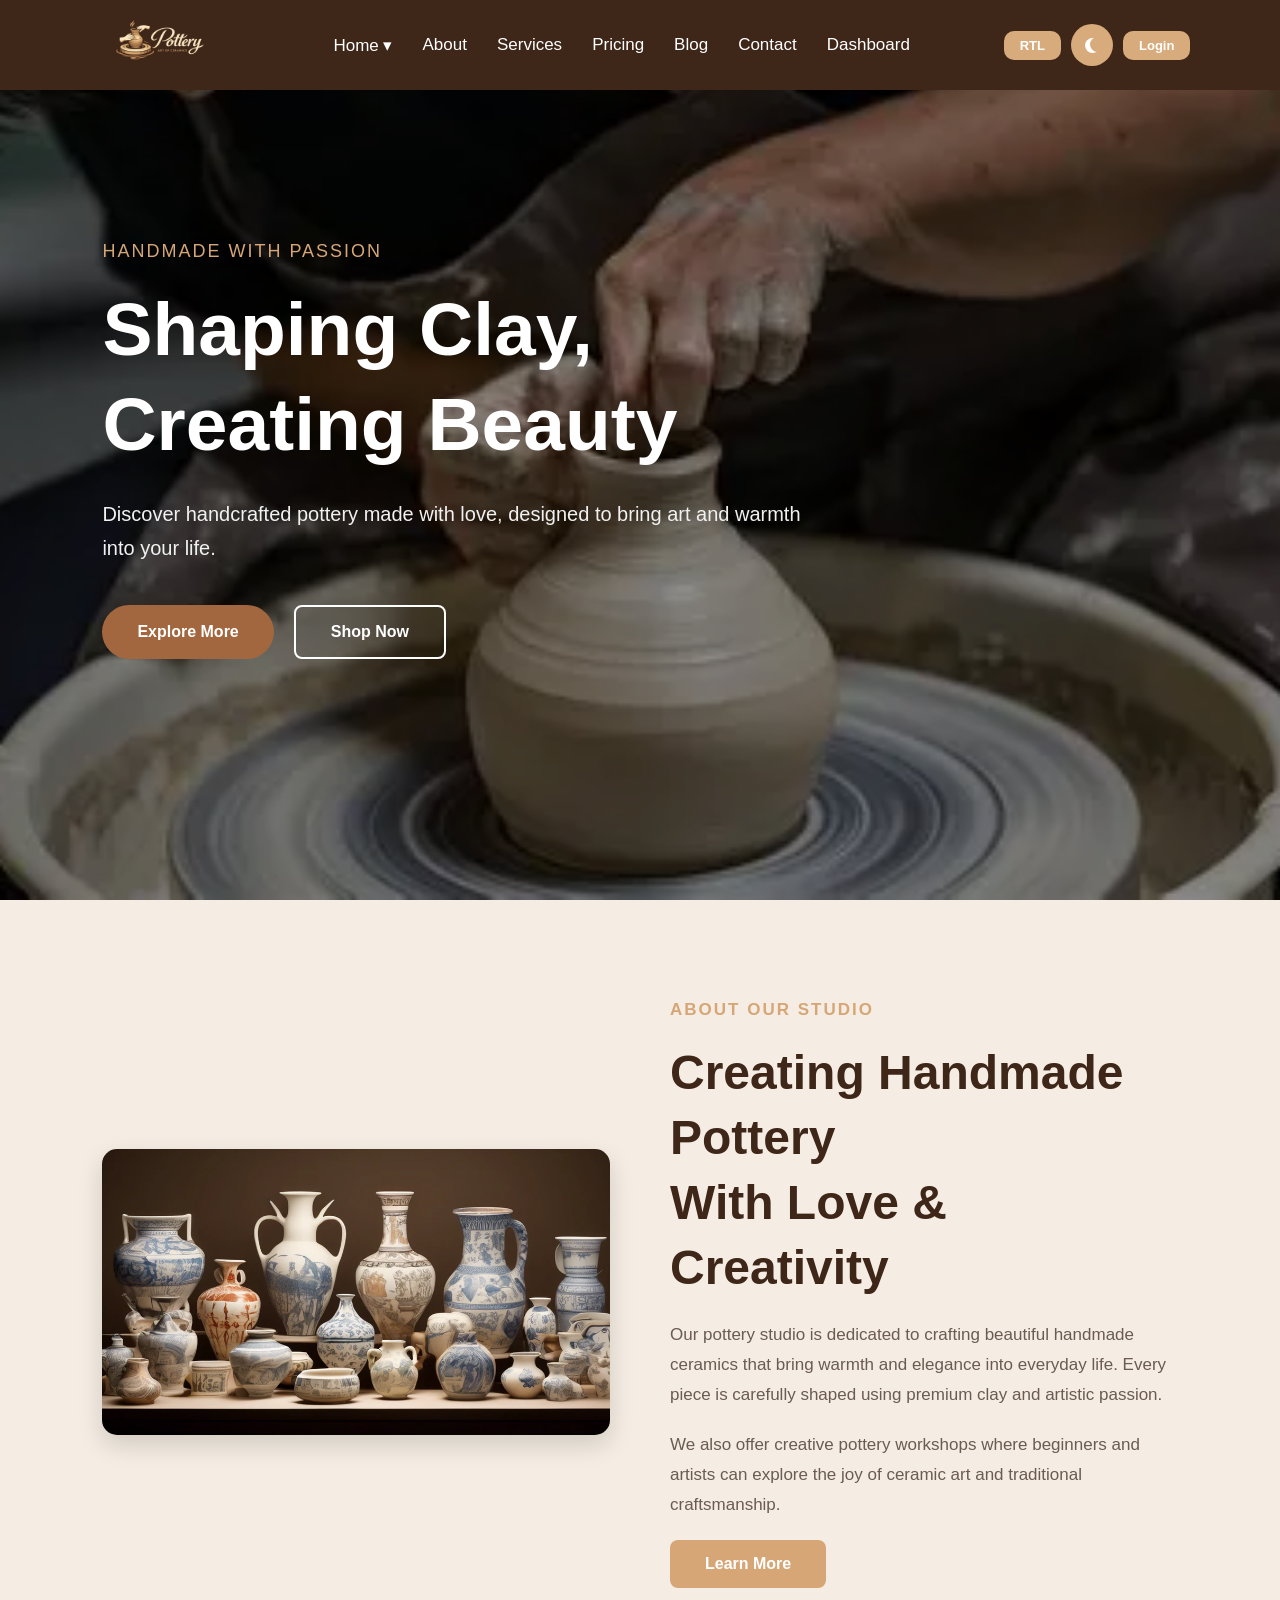
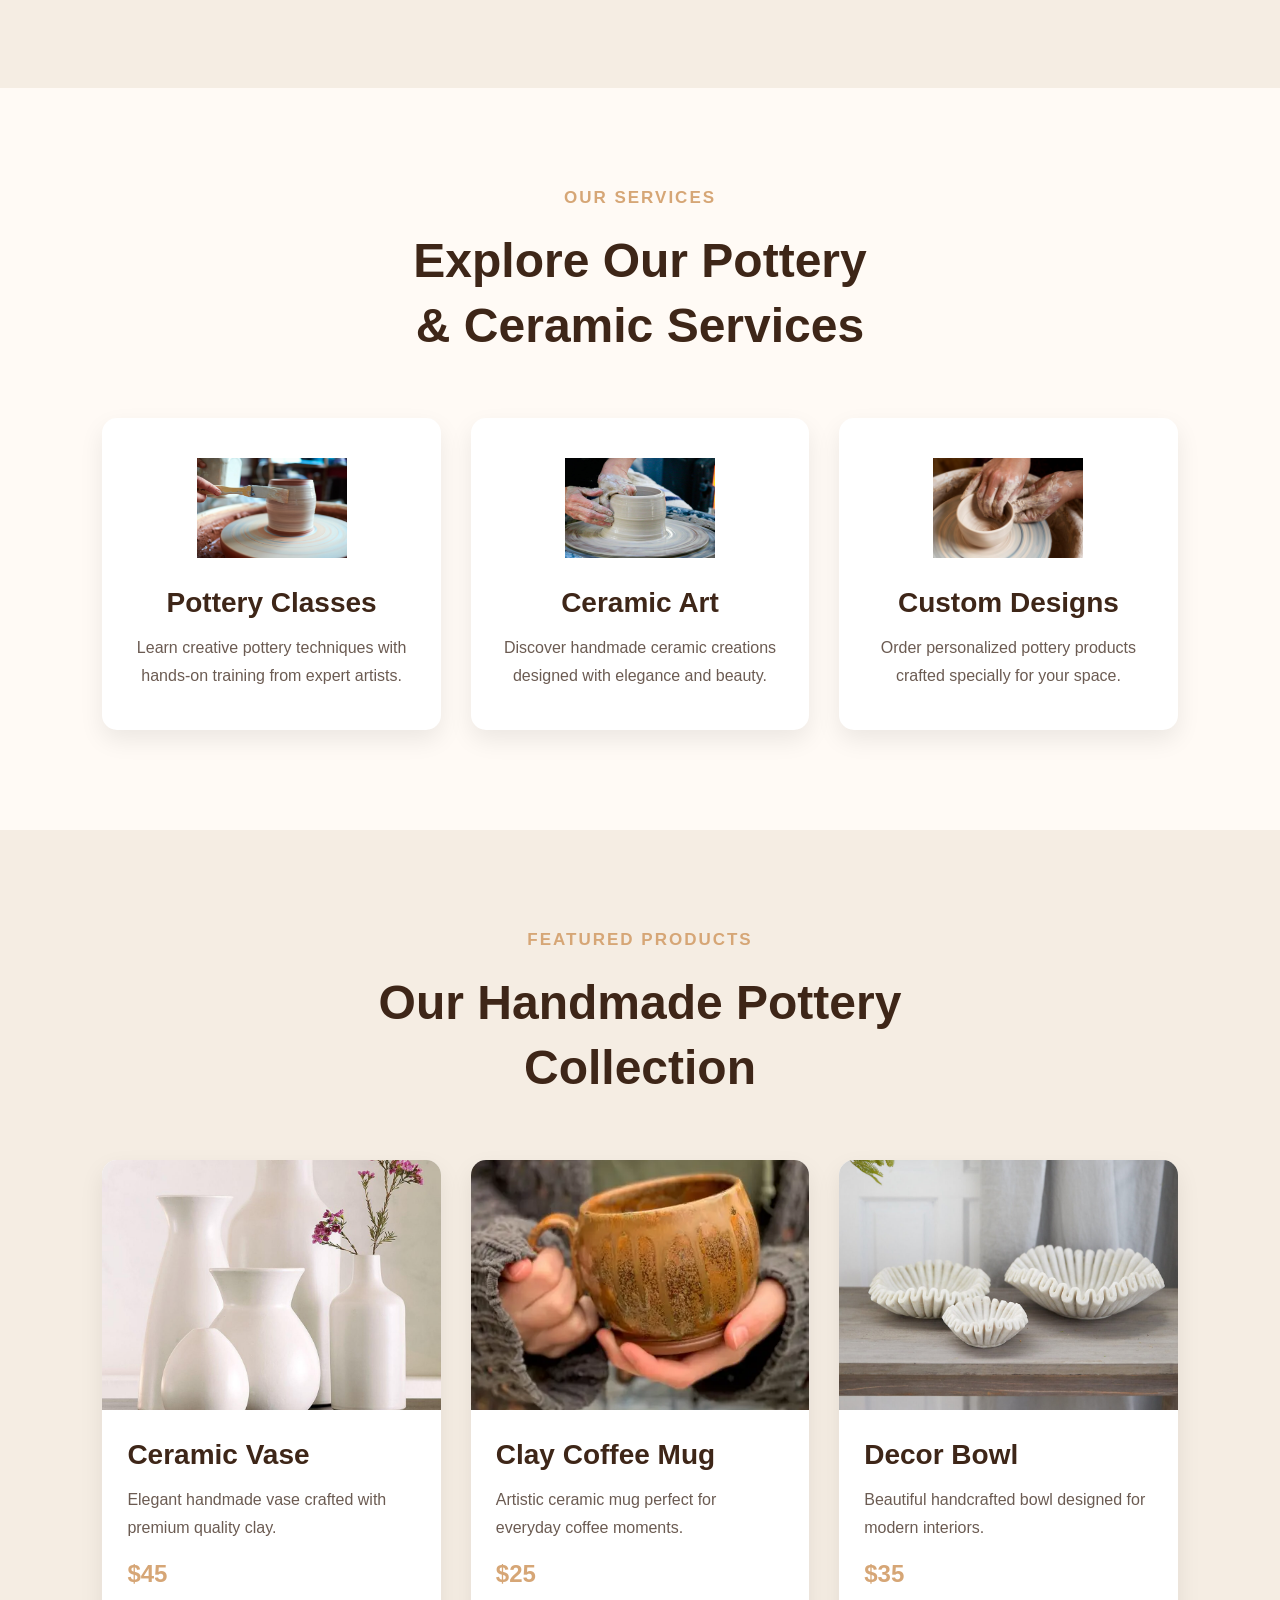
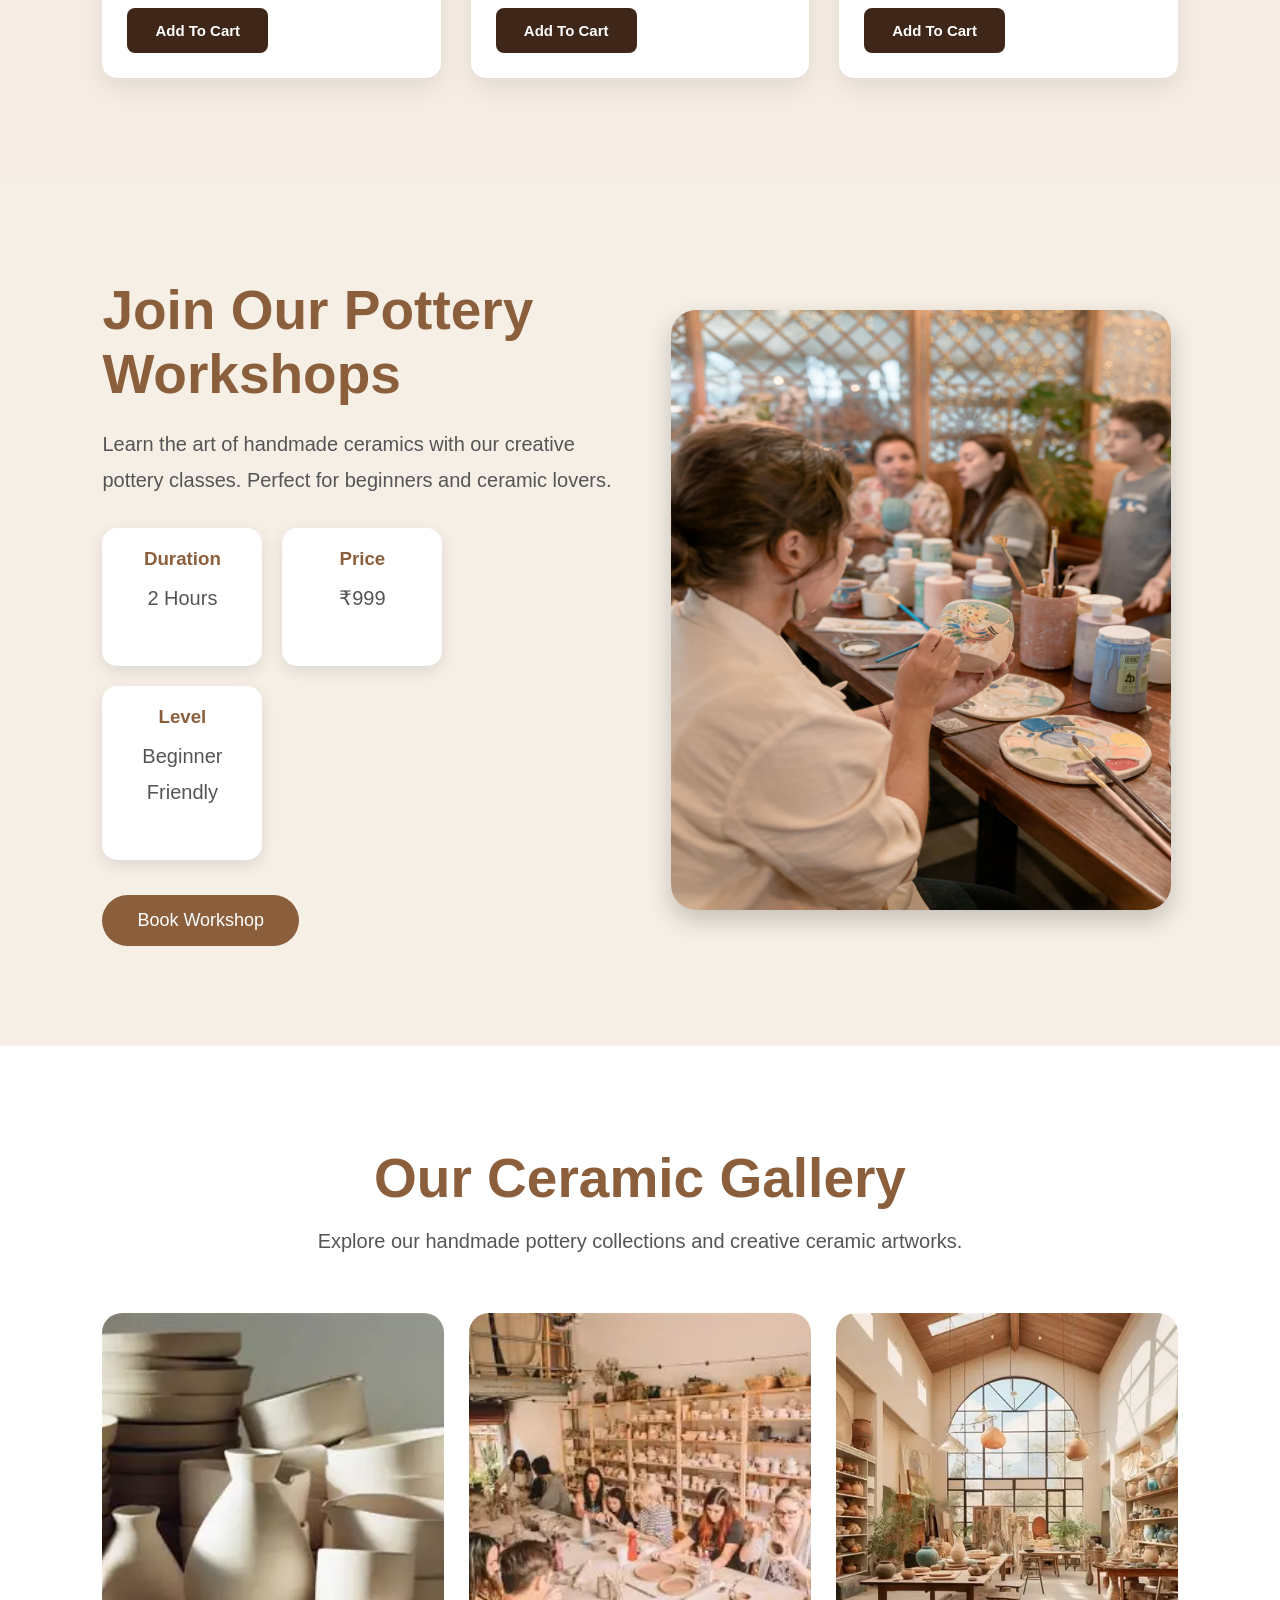
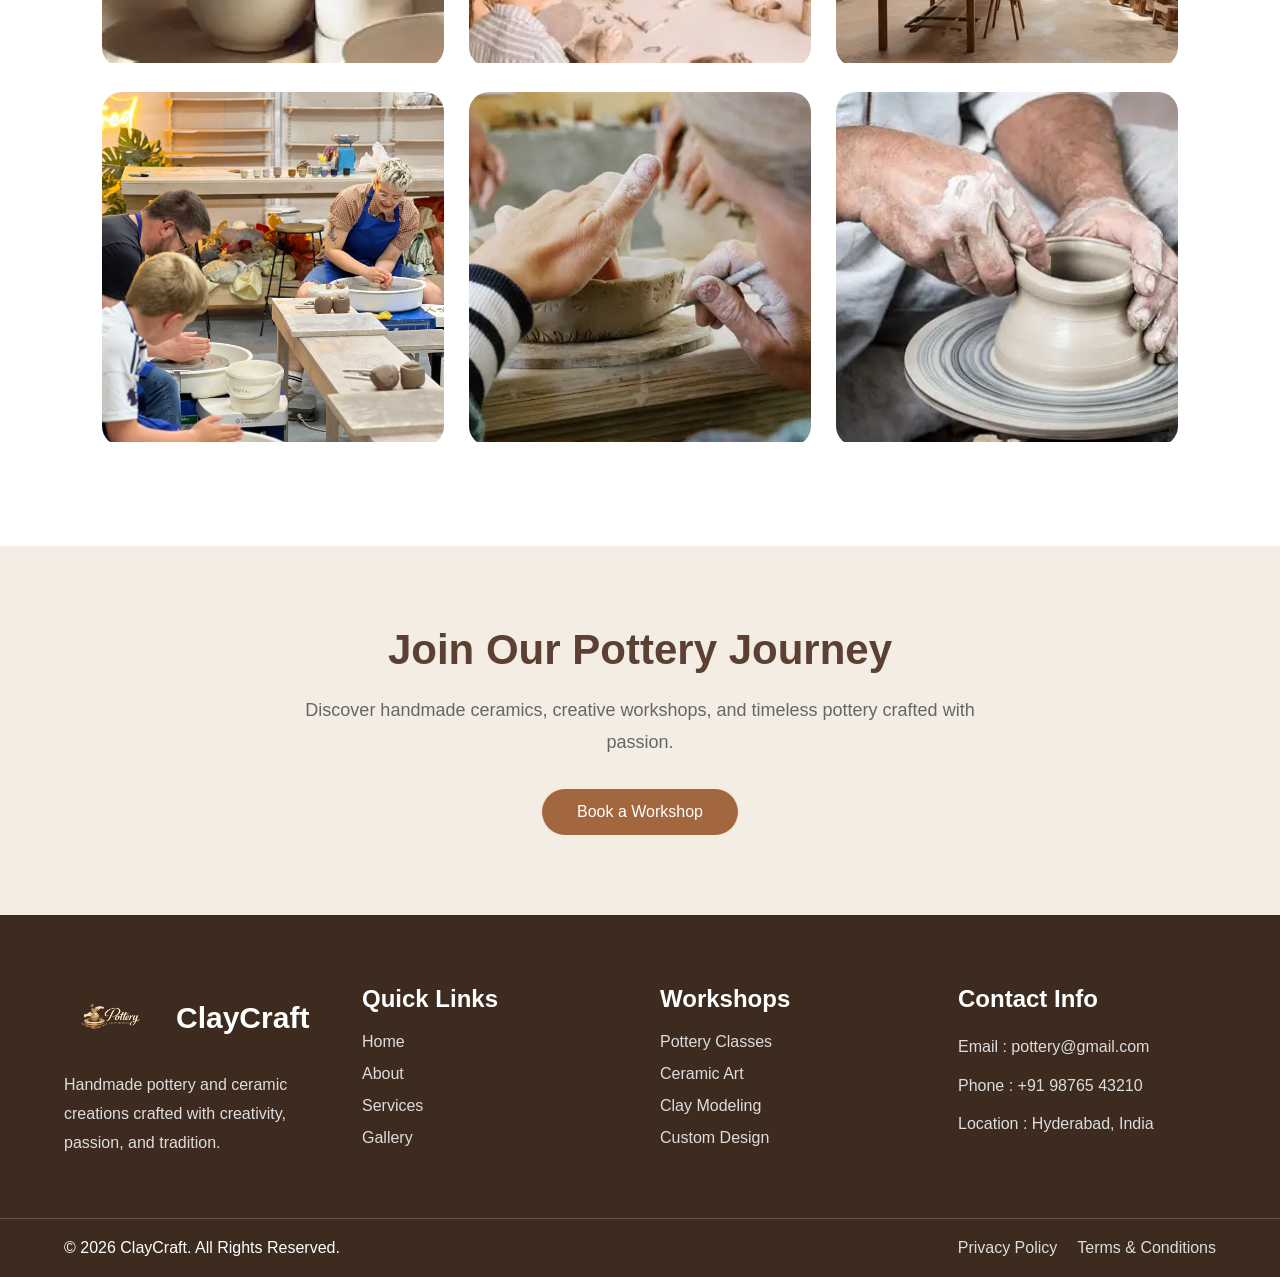
==== commit 1e619ca1: "first commit" ====
--- a/index.html
+++ b/index.html
@@ -7,10 +7,11 @@
   <title>Pottery Website</title>
 
   <link rel="stylesheet" href="index.css">
+  <script src="script.js" defer></script>
 </head>
 <body>
 
-  <nav class="navbar">
+   <nav class="navbar">
 
     <div class="logo">
       <img src="images/logo.png" alt="pottery-logo">
@@ -50,6 +51,10 @@
 
     </div>
 
+     <div class="menu-btn" id="menuBtn">
+        ☰
+    </div>
+
   </nav>
 
   <section class="hero">
@@ -364,13 +369,6 @@
 
         <div class="gallery-card">
             <img src="images/gallery6.jpg" alt="gallery">
-        </div>
-           <div class="gallery-card">
-            <img src="images/discover2.jpg" alt="gallery">
-        </div>
-           <div class="gallery-card">
-            <img src="images/discover3.jpg" alt="gallery">
-        </div>
         
 
 
--- a/index.css
+++ b/index.css
@@ -12,19 +12,14 @@
 .navbar{
     width: 100%;
     height: 90px;
-
     background: #3e2618;
-
     display: flex;
     justify-content: space-between;
     align-items: center;
-
     padding: 0 7%;
-
     position: fixed;
     top: 0;
     left: 0;
-
     z-index: 1000;
 }
 
@@ -46,10 +41,8 @@
 .nav-links li a{
     text-decoration: none;
     color: white;
-
     font-size: 17px;
     font-weight: 500;
-
     transition: 0.3s;
 }
 
@@ -86,143 +79,149 @@
 
 .nav-buttons{
     display: flex;
-    gap: 12px;
-}
+    align-items: center;
+    gap: 10px;
+}
+
 
 .btn{
-    padding: 10px 18px;
-
+    padding: 7px 16px;
+    font-size: 13px;
+    border-radius: 10px;
     border: none;
-    border-radius: 7px;
-
     cursor: pointer;
-
-    font-size: 14px;
-    font-weight: bold;
-
+    background: #d8ab7c;  
+    color: white;
+    font-weight: 600;
     transition: 0.3s;
 }
 
 .btn:hover{
-    transform: translateY(-3px);
-}
-
-.rtl-btn{
-    background: #d6a676;
-    color: white;
+    background: #c89463;
 }
 
 .logo-btn{
-      width:55px;
-      height:55px;
-      border:none;
-      outline:none;
-      border-radius:50%;
-      background:#d8ab84;
-      cursor:pointer;
-
-      display:flex;
-      align-items:center;
-      justify-content:center;
-
-      box-shadow:none;
-    }
-
-    .moon{
-      width:22px;
-      height:22px;
-      background:white;
-      border-radius:50%;
-      position:relative;
-      transform:rotate(-25deg);
-    }
-
-    .moon::before{
-      content:"";
-      position:absolute;
-      width:20px;
-      height:20px;
-      background:#d8ab84;
-      border-radius:50%;
-      top:-2px;
-      left:8px;
-    }
-    
-    .logo-btn:hover{
-      transform:scale(1.05);
-      transition:0.3s;
-    }
-
-
-.login-btn{
-    background: #d6a676;
-    color: white;
-}
-@media(max-width:768px){
-
-    .navbar{
-        height: 80px;
-        padding: 0 20px;
-    }
-
-    .logo img{
-        width: 120px;
-    }
-
-    .menu-toggle{
+    width: 42px;
+    height: 42px;
+    border-radius: 50%;
+    border: none;
+    display: flex;
+    align-items: center;
+    justify-content: center;
+    cursor: pointer;
+    background: #d8ab7c;
+}
+
+.moon{
+    width: 15px;
+    height: 15px;
+    background: white;
+    border-radius: 50%;
+    position: relative;
+}
+
+.moon::after{
+    content: "";
+    position: absolute;
+    width: 15px;
+    height: 15px;
+    background: #d8ab7c;
+    border-radius: 50%;
+    top: -1px;
+    left: 5px;
+}
+.menu-btn{
+    display: none;
+    background: transparent;
+    border: none;
+    outline: none;
+    color: #ffffff;
+    font-size: 30px;
+    cursor: pointer;
+    width: auto;
+    height: auto;
+    align-items: center;
+    justify-content: center;
+    padding: 0;
+    margin-right: 8px;
+    margin-top: 2px;
+    transition: all 0.3s ease;
+    text-shadow: 0 0 10px rgba(255,255,255,0.25);
+    z-index: 1001;
+}
+ 
+
+.menu-btn i,
+.menu-btn span{
+    font-size: 30px;
+    line-height: 1;
+}
+
+.menu-btn:hover{
+    color: #f2c38f;
+    transform: scale(1.1);
+}
+.menu-btn:active{
+    transform: scale(0.95);
+}
+@media(max-width: 1024px){
+ 
+    .menu-btn{
+        display: flex;
+    }
+ 
+}
+@media (max-width: 768px){
+
+    .menu-btn{
         display: block;
     }
 
     .nav-links{
         position: absolute;
-
         top: 80px;
+        left: -100%;
+        width: 100%;
+        background: #3e2618;
+        flex-direction: column;
+        align-items: center;
+        gap: 20px;
+        padding: 30px 0;
+        transition: 0.4s ease;
+        box-shadow: 0 8px 15px rgba(0,0,0,0.08);
+    }
+
+    .nav-links.active{
         left: 0;
-
-        width: 100%;
-
-        background: #3e2618;
-
-        flex-direction: column;
-        align-items: flex-start;
-
-        padding: 25px;
-
-        gap: 22px;
-
-        display: none;
-    }
-
-    .nav-links.active{
-        display: flex;
     }
 
     .nav-links li{
-        width: 100%;
+        list-style: none;
     }
 
     .nav-links li a{
+        text-decoration: none;
+        color: #f7f0ec;
         font-size: 18px;
-    }
-
-    .dropdown-menu{
-        position: static;
-        width: 100%;
-
-        margin-top: 12px;
-
-        border-radius: 8px;
+        font-weight: 500;
     }
 
     .nav-buttons{
         display: none;
     }
-
-    .logo-btn{
-        width: 48px;
-        height: 48px;
-    }
-
+     .menu-btn{
+        display: flex;
+    }
+
+      .menu-btn{
+        font-size: 28px;
+        margin-right: 5px;
+    }
+ 
+    .menu-btn i,
+    .menu-btn span{
+        font-size: 28px;
+    }
 }
 
 .hero{
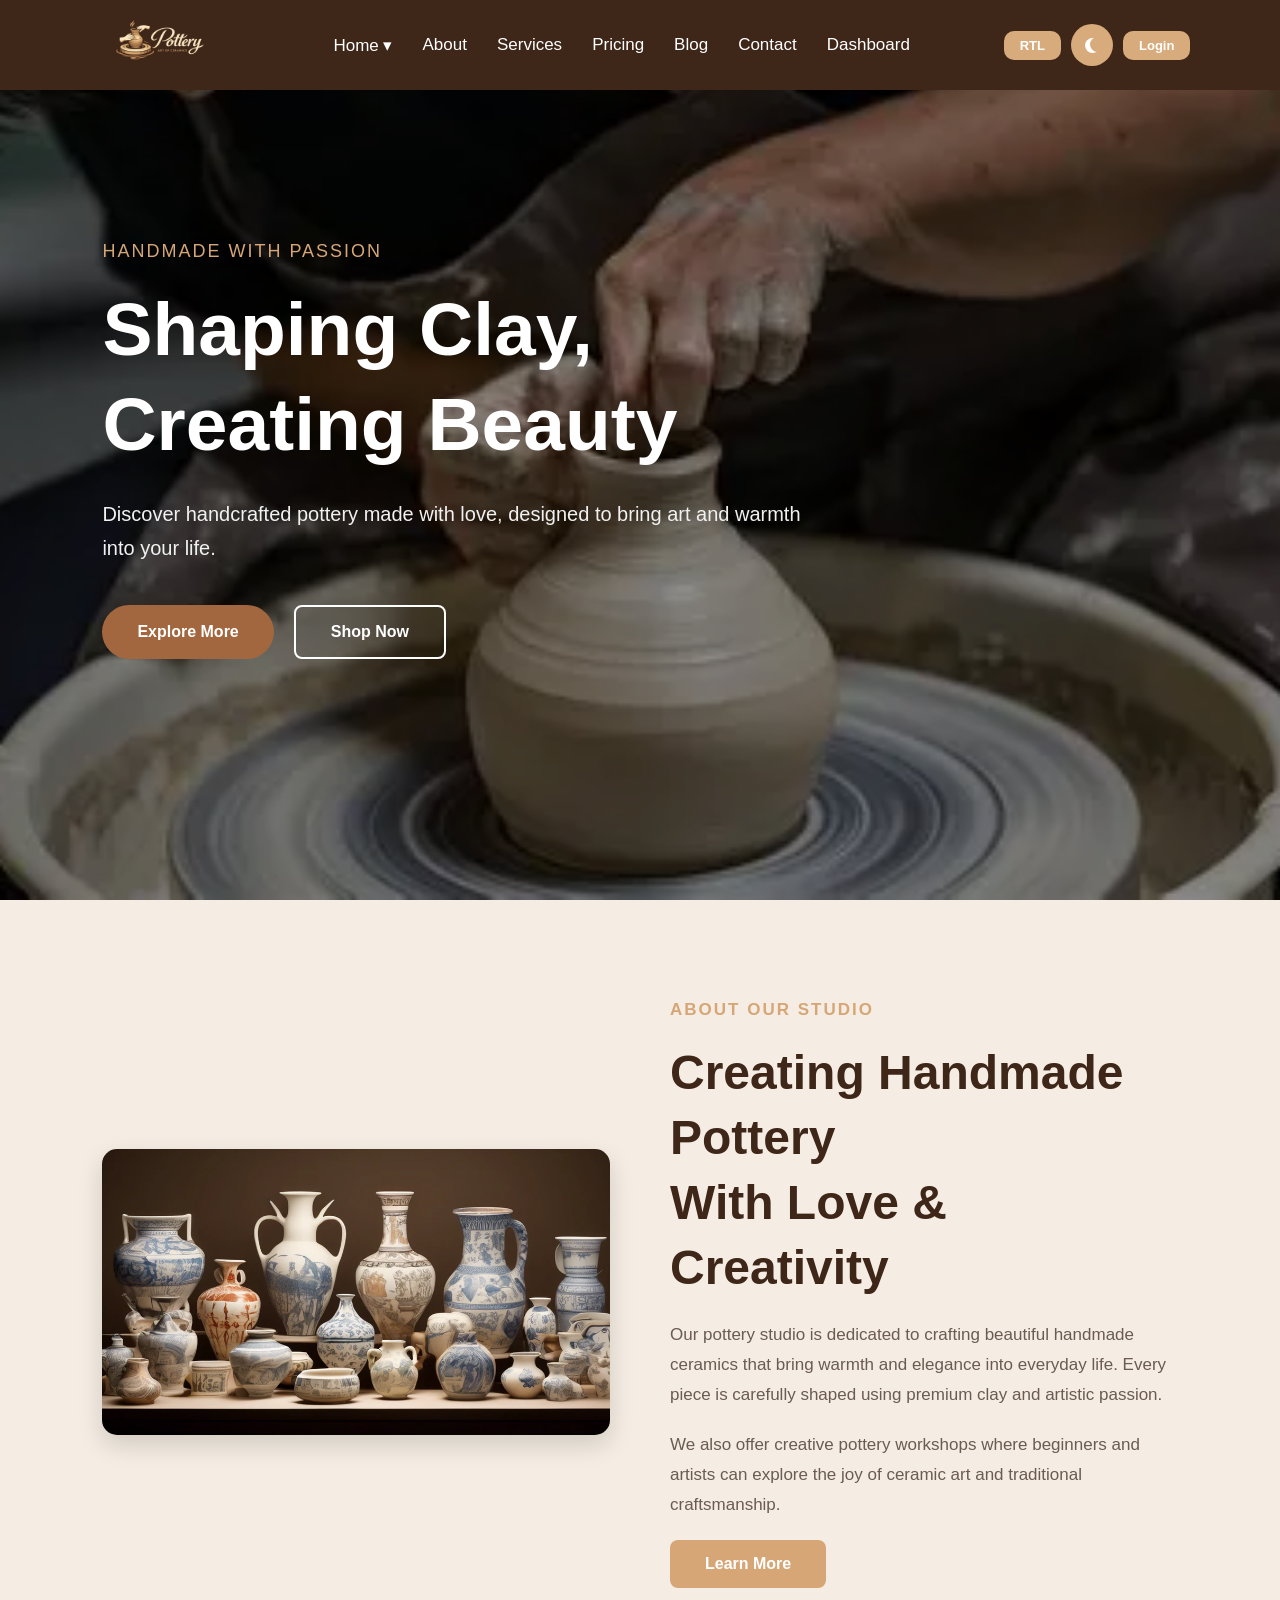
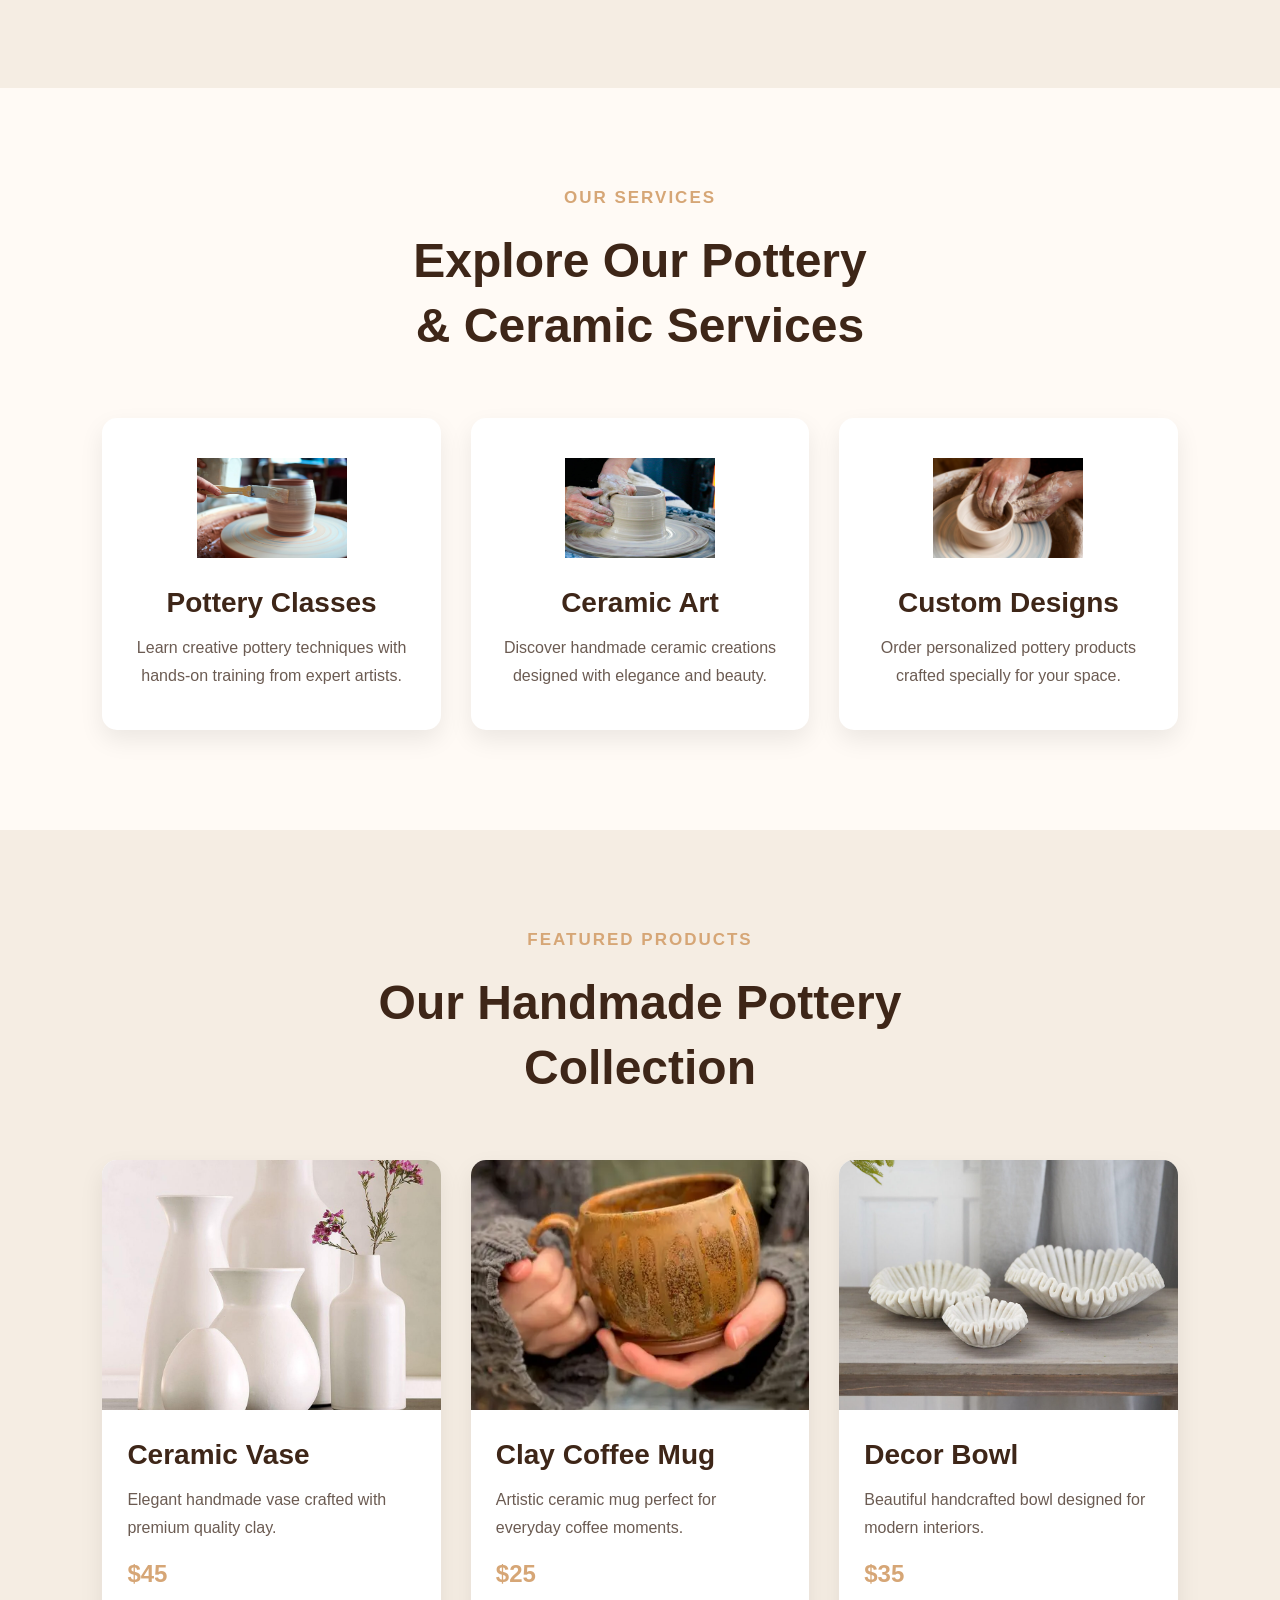
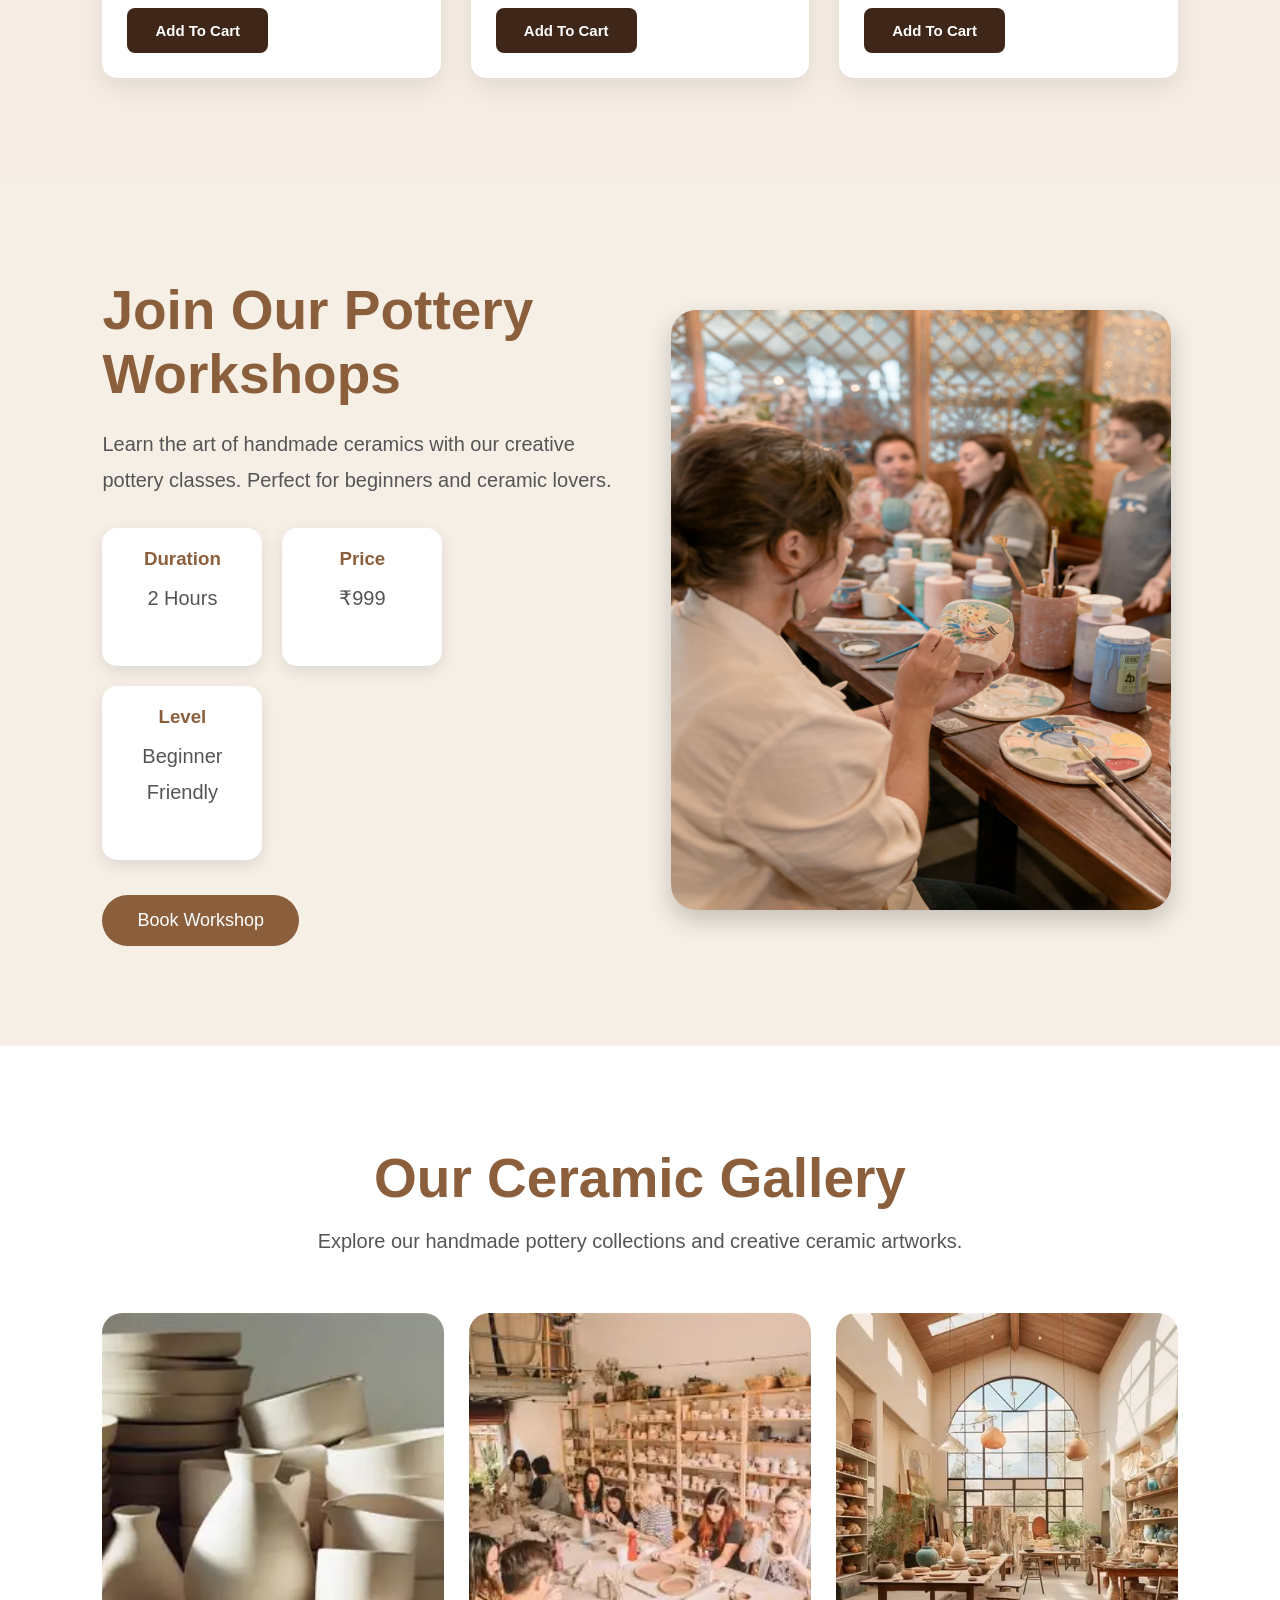
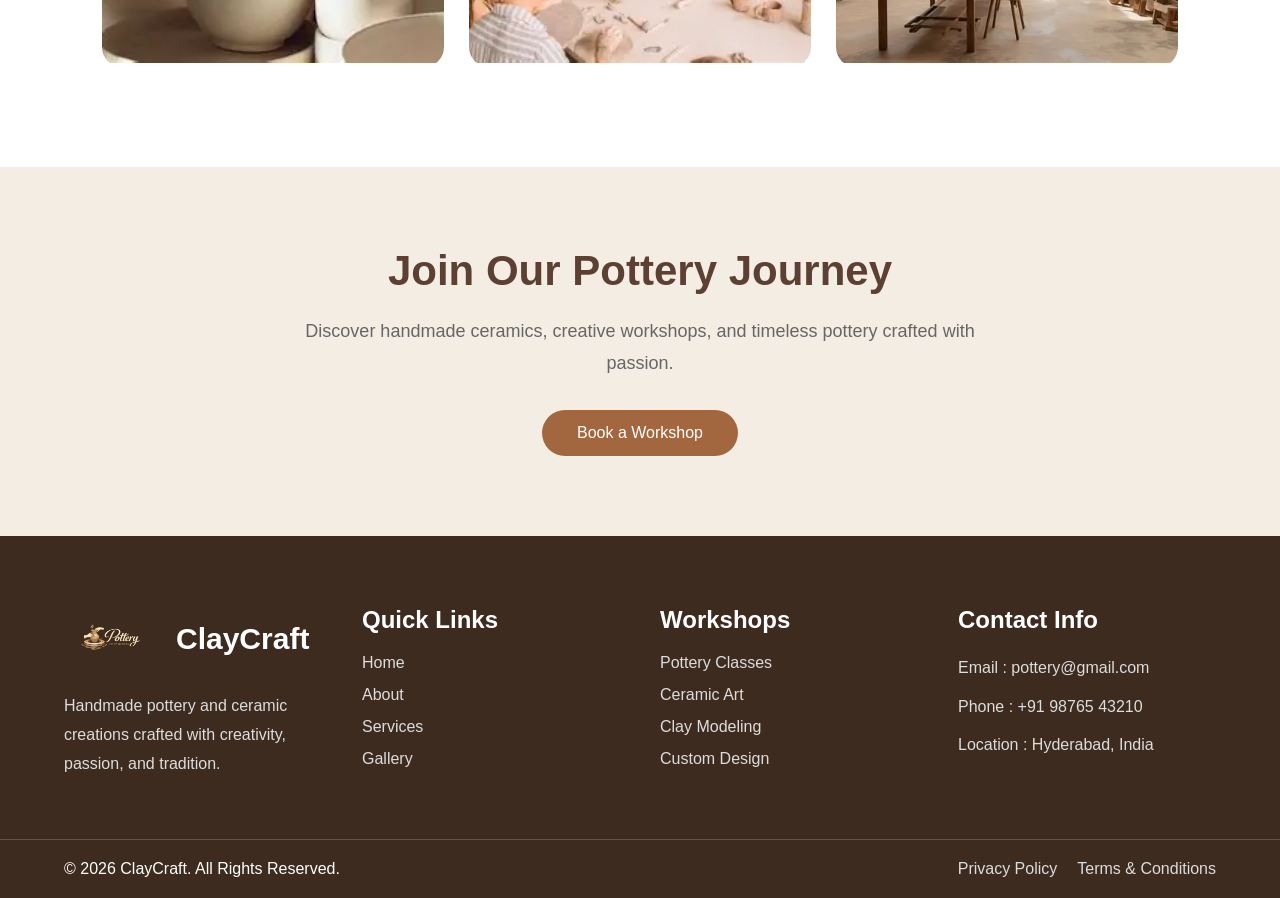
==== commit a2612353: "first commit" ====
--- a/index.html
+++ b/index.html
@@ -11,7 +11,8 @@
 </head>
 <body>
 
-   <nav class="navbar">
+ 
+  <nav class="navbar">
 
     <div class="logo">
       <img src="images/logo.png" alt="pottery-logo">
@@ -41,13 +42,15 @@
 
     <div class="nav-buttons">
 
-      <button class="btn rtl-btn">RTL</button>
+      <button class="btn" onclick="enableRTL()">RTL</button>
        <button class="logo-btn" type="button">
       <div class="moon"></div>
     </button>
 
 
-      <button class="btn login-btn">Login</button>
+   <button class="btn login-btn" onclick="openLoginPage()">
+    Login
+</button>
 
     </div>
 
@@ -358,17 +361,6 @@
         <div class="gallery-card">
             <img src="images/gallery3.jpg" alt="gallery">
         </div>
-
-        <div class="gallery-card">
-            <img src="images/gallery4.jpg" alt="gallery">
-        </div>
-
-        <div class="gallery-card">
-            <img src="images/gallery5.jpg" alt="gallery">
-        </div>
-
-        <div class="gallery-card">
-            <img src="images/gallery6.jpg" alt="gallery">
         
 
 
--- a/index.css
+++ b/index.css
@@ -149,8 +149,6 @@
     text-shadow: 0 0 10px rgba(255,255,255,0.25);
     z-index: 1001;
 }
- 
-
 .menu-btn i,
 .menu-btn span{
     font-size: 30px;
@@ -164,13 +162,17 @@
 .menu-btn:active{
     transform: scale(0.95);
 }
-@media(max-width: 1024px){
- 
-    .menu-btn{
-        display: flex;
-    }
- 
-}
+
+body.rtl{
+    direction: rtl;
+}
+
+body.rtl .header,
+body.rtl .nav-links,
+body.rtl .top-buttons{
+    flex-direction: row-reverse;
+}
+
 @media (max-width: 768px){
 
     .menu-btn{
@@ -325,104 +327,64 @@
     transform: translateY(-5px);
 }
 
-@media(max-width:768px){
-
-    .navbar{
-        flex-direction: column;
+/* ===== MOBILE RESPONSIVE ===== */
+
+@media (max-width: 768px){
+
+    .hero{
         height: auto;
-
-        padding: 20px;
-        gap: 20px;
-    }
-
-    .nav-links{
-        flex-wrap: wrap;
-        justify-content: center;
-
-        gap: 18px;
-    }
-
-    .nav-buttons{
-        flex-wrap: wrap;
-        justify-content: center;
-    }
-
-    .hero{
+        min-height: 100vh;
+
+        padding: 120px 6% 80px;
+
+        align-items: center;
         text-align: center;
-        justify-content: center;
-
-        padding: 0 5%;
+    }
+
+    .hero-content{
+        max-width: 100%;
+    }
+
+    .small-text{
+        font-size: 15px;
+        letter-spacing: 1px;
+
+        margin-bottom: 15px;
     }
 
     .hero-content h1{
-        font-size: 48px;
-        line-height: 62px;
+        font-size: 42px;
+        line-height: 55px;
+
+        margin-bottom: 20px;
     }
 
     .hero-content p{
-        font-size: 17px;
+        font-size: 16px;
         line-height: 28px;
-    }
-
-    .hero-buttons{
-        justify-content: center;
-        flex-wrap: wrap;
-    }
-}
-
-@media(max-width:364px){
-
-    .logo img{
-        width: 120px;
-    }
-
-    .nav-links{
-        flex-direction: column;
-        gap: 15px;
-    }
-
-    .nav-links li a{
-        font-size: 15px;
-    }
-
-    .nav-buttons{
-        flex-direction: column;
-        width: 100%;
-    }
-
-    .btn{
-        width: 100%;
-    }
-
-    .hero{
-        padding: 120px 20px;
-        height: auto;
-    }
-
-    .small-text{
-        font-size: 14px;
-    }
-
-    .hero-content h1{
-        font-size: 34px;
-        line-height: 48px;
-    }
-
-    .hero-content p{
-        font-size: 14px;
-        line-height: 24px;
-    }
+
+        margin-bottom: 30px;
+    }
+
+    /* BUTTONS */
 
     .hero-buttons{
         flex-direction: column;
-        width: 100%;
+        align-items: center;
+
+        gap: 15px;
     }
 
     .hero-btn{
         width: 100%;
-    }
-}
-
+        max-width: 260px;
+
+        padding: 14px 20px;
+
+        font-size: 15px;
+    }
+
+}
 
 .about{
     width: 100%;
@@ -502,51 +464,66 @@
 .about-btn:hover{
     transform: translateY(-5px);
 }
-
-
-@media(max-width:768px){
+/* ===== MOBILE RESPONSIVE ===== */
+
+@media (max-width: 768px){
 
     .about{
         flex-direction: column;
 
+        padding: 70px 6%;
+
+        gap: 40px;
+
         text-align: center;
-
-        padding: 80px 5%;
-    }
-
-    .about-content h2{
-        font-size: 38px;
-        line-height: 52px;
-    }
-
-}
-
-@media(max-width:364px){
-
-    .about{
-        padding: 60px 20px;
+    }
+
+    /* IMAGE */
+
+    .about-image{
+        width: 100%;
+    }
+
+    .about-image img{
+        width: 100%;
+        border-radius: 12px;
+    }
+
+    /* CONTENT */
+
+    .about-content{
+        width: 100%;
     }
 
     .about-content span{
         font-size: 14px;
+        letter-spacing: 1px;
     }
 
     .about-content h2{
-        font-size: 30px;
-        line-height: 42px;
+        font-size: 34px;
+        line-height: 48px;
+
+        margin: 15px 0;
     }
 
     .about-content p{
-        font-size: 14px;
-        line-height: 24px;
+        font-size: 15px;
+        line-height: 28px;
+
+        margin-bottom: 18px;
     }
 
     .about-btn{
         width: 100%;
-    }
-
-}
-
+        max-width: 240px;
+
+        padding: 14px 20px;
+
+        font-size: 15px;
+    }
+
+}
 .services{
     width: 100%;
 
@@ -627,57 +604,65 @@
 
     color: #6b5b52;
 }
-
-
-@media(max-width:768px){
+/* ===== MOBILE RESPONSIVE ===== */
+
+@media (max-width: 768px){
 
     .services{
-        padding: 80px 5%;
+        padding: 70px 6%;
+    }
+
+    /* TITLE */
+
+    .services-title{
+        margin-bottom: 40px;
+    }
+
+    .services-title span{
+        font-size: 14px;
+        letter-spacing: 1px;
     }
 
     .services-title h2{
-        font-size: 38px;
-        line-height: 52px;
-    }
+        font-size: 34px;
+        line-height: 48px;
+
+        margin-top: 15px;
+    }
+
+    /* CONTAINER */
 
     .services-container{
         grid-template-columns: 1fr;
-    }
-
-}
-
-
-@media(max-width:364px){
-
-    .services{
-        padding: 60px 20px;
-    }
-
-    .services-title span{
-        font-size: 14px;
-    }
-
-    .services-title h2{
-        font-size: 30px;
-        line-height: 42px;
-    }
+
+        gap: 25px;
+    }
+
+    /* CARD */
 
     .service-card{
-        padding: 30px 20px;
+        padding: 30px 22px;
+    }
+
+    .service-card img{
+        width: 120px;
+        height: 85px;
+
+        margin-bottom: 20px;
     }
 
     .service-card h3{
         font-size: 24px;
+
+        margin-bottom: 12px;
     }
 
     .service-card p{
-        font-size: 14px;
-        line-height: 24px;
-    }
-
-}
-
-
+        font-size: 15px;
+        line-height: 26px;
+    }
+
+}
 .products{
     width: 100%;
 
@@ -792,54 +777,83 @@
 .product-content button:hover{
     background: #d6a676;
 }
-
-@media(max-width:768px){
+/* ===== MOBILE RESPONSIVE ===== */
+
+@media (max-width: 768px){
 
     .products{
-        padding: 80px 5%;
+        padding: 70px 6%;
+    }
+
+    /* TITLE */
+
+    .products-title{
+        margin-bottom: 40px;
+    }
+
+    .products-title span{
+        font-size: 14px;
+        letter-spacing: 1px;
     }
 
     .products-title h2{
-        font-size: 38px;
-        line-height: 52px;
-    }
+        font-size: 34px;
+        line-height: 48px;
+
+        margin-top: 15px;
+    }
+
+    /* CONTAINER */
 
     .products-container{
         grid-template-columns: 1fr;
-    }
-
-}
-
-@media(max-width:364px){
-
-    .products{
-        padding: 60px 20px;
-    }
-
-    .products-title span{
-        font-size: 14px;
-    }
-
-    .products-title h2{
-        font-size: 30px;
-        line-height: 42px;
+
+        gap: 25px;
+    }
+
+    /* CARD */
+
+    .product-card{
+        border-radius: 12px;
     }
 
     .product-card img{
-        height: 250px;
+        height: 220px;
+    }
+
+    /* CONTENT */
+
+    .product-content{
+        padding: 22px;
     }
 
     .product-content h3{
         font-size: 24px;
+
+        margin-bottom: 12px;
     }
 
     .product-content p{
-        font-size: 14px;
-        line-height: 24px;
-    }
+        font-size: 15px;
+        line-height: 26px;
+
+        margin-bottom: 15px;
+    }
+
+    .product-content h4{
+        font-size: 22px;
+
+        margin-bottom: 18px;
+    }
+
+    /* BUTTON */
 
     .product-content button{
         width: 100%;
+
+        padding: 13px 20px;
+
+        font-size: 14px;
     }
 
 }
@@ -925,28 +939,96 @@
     border-radius:25px;
     box-shadow:0 10px 25px rgba(0,0,0,0.2);
 }
-
-
-@media(max-width:768px){
-
-.workshop-content{
-    flex-direction:column;
-}
-
-.workshop-text h1{
-    font-size:40px;
-}
-
-.workshop-text{
-    text-align:center;
-}
-
-.workshop-info{
-    justify-content:center;
-}
-
-}
-
+/* ===== MOBILE RESPONSIVE ===== */
+
+@media (max-width: 768px){
+
+    .workshop{
+        padding: 70px 6%;
+    }
+
+    /* CONTENT */
+
+    .workshop-content{
+        flex-direction: column;
+
+        gap: 40px;
+
+        text-align: center;
+    }
+
+    /* TEXT */
+
+    .workshop-text{
+        width: 100%;
+    }
+
+    .workshop-text h1{
+        font-size: 36px;
+
+        margin-bottom: 15px;
+    }
+
+    .workshop-text p{
+        font-size: 16px;
+        line-height: 1.7;
+
+        margin-bottom: 25px;
+    }
+
+    /* INFO BOXES */
+
+    .workshop-info{
+        justify-content: center;
+
+        gap: 15px;
+
+        margin-bottom: 30px;
+    }
+
+    .info-box{
+        width: 140px;
+
+        padding: 18px;
+    }
+
+    .info-box h3{
+        font-size: 18px;
+
+        margin-bottom: 8px;
+    }
+
+    .info-box p{
+        font-size: 14px;
+    }
+
+    /* BUTTON */
+
+    .workshop button{
+        width: 100%;
+        max-width: 250px;
+
+        padding: 14px 20px;
+
+        font-size: 16px;
+    }
+
+    /* IMAGE */
+
+    .workshop-image{
+        width: 100%;
+    }
+
+    .workshop-image img{
+        width: 100%;
+        max-width: 100%;
+
+        height: auto;
+
+        border-radius: 18px;
+    }
+
+}
 
 .gallery{
     padding:100px 8%;
@@ -994,23 +1076,50 @@
 .gallery-card:hover img{
     transform:scale(1.1);
 }
-
-@media(max-width:768px){
-
-.gallery-title h1{
-    font-size:40px;
-}
-
-.gallery-title p{
-    font-size:18px;
-}
-
-.gallery-card img{
-    height:280px;
-}
-
-}
-
+/* ===== MOBILE RESPONSIVE ===== */
+
+@media (max-width: 768px){
+
+    .gallery{
+        padding: 70px 6%;
+    }
+
+    /* TITLE */
+
+    .gallery-title{
+        margin-bottom: 40px;
+    }
+
+    .gallery-title h1{
+        font-size: 36px;
+
+        margin-bottom: 15px;
+    }
+
+    .gallery-title p{
+        font-size: 16px;
+        line-height: 1.7;
+    }
+
+    /* CONTAINER */
+
+    .gallery-container{
+        grid-template-columns: 1fr;
+
+        gap: 20px;
+    }
+
+    /* CARD */
+
+    .gallery-card{
+        border-radius: 15px;
+    }
+
+    .gallery-card img{
+        height: 260px;
+    }
+
+}
 .pottery-journey{
     width: 100%;
     padding: 80px 20px;
@@ -1046,7 +1155,27 @@
 .explore-btn:hover{
     background: #5c4033;
 }
-
+@media (max-width: 768px){
+
+    .pottery-journey{
+        padding: 60px 15px;
+    }
+
+    .journey-box h2{
+        font-size: 30px;
+    }
+
+    .journey-box p{
+        font-size: 16px;
+        line-height: 1.6;
+        padding: 0 10px;
+    }
+
+    .explore-btn{
+        padding: 12px 28px;
+        font-size: 15px;
+    }
+}
 .studio-footer{
     width: 100%;
     background: #3d2b1f;
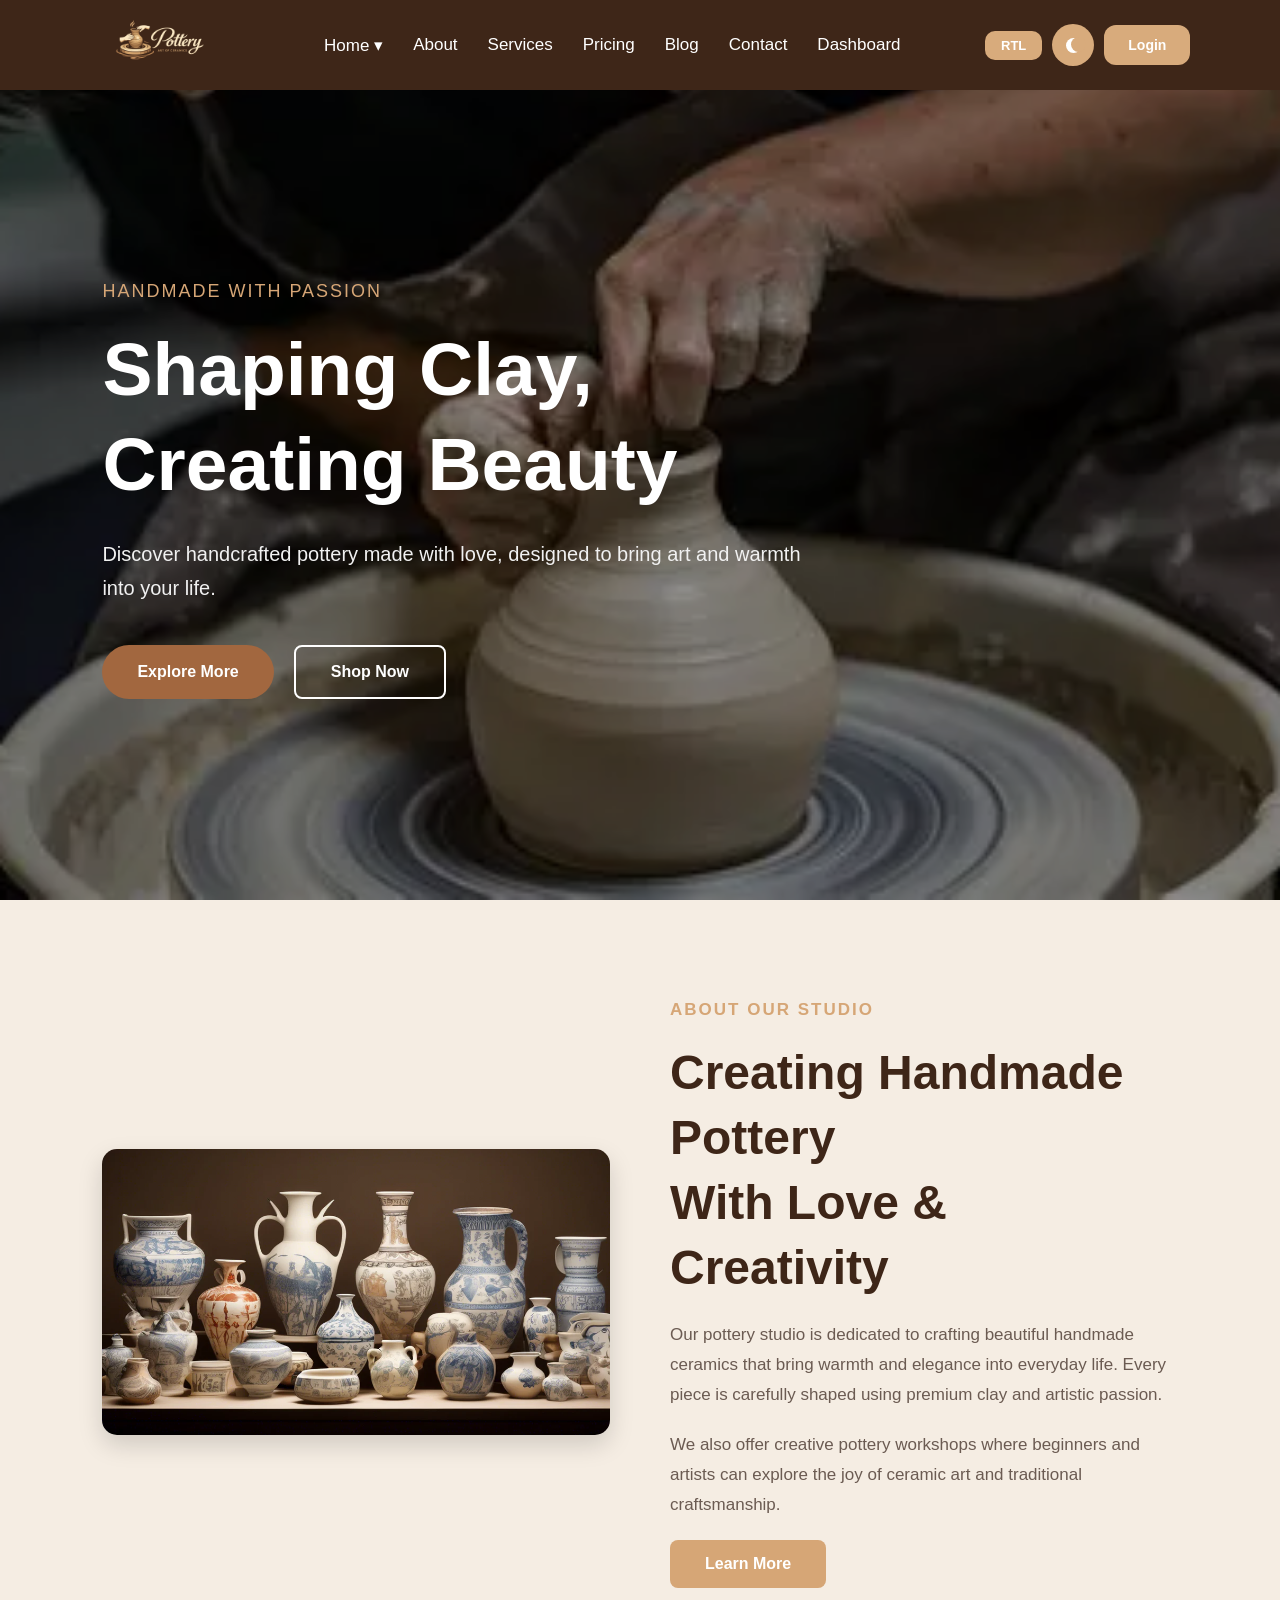
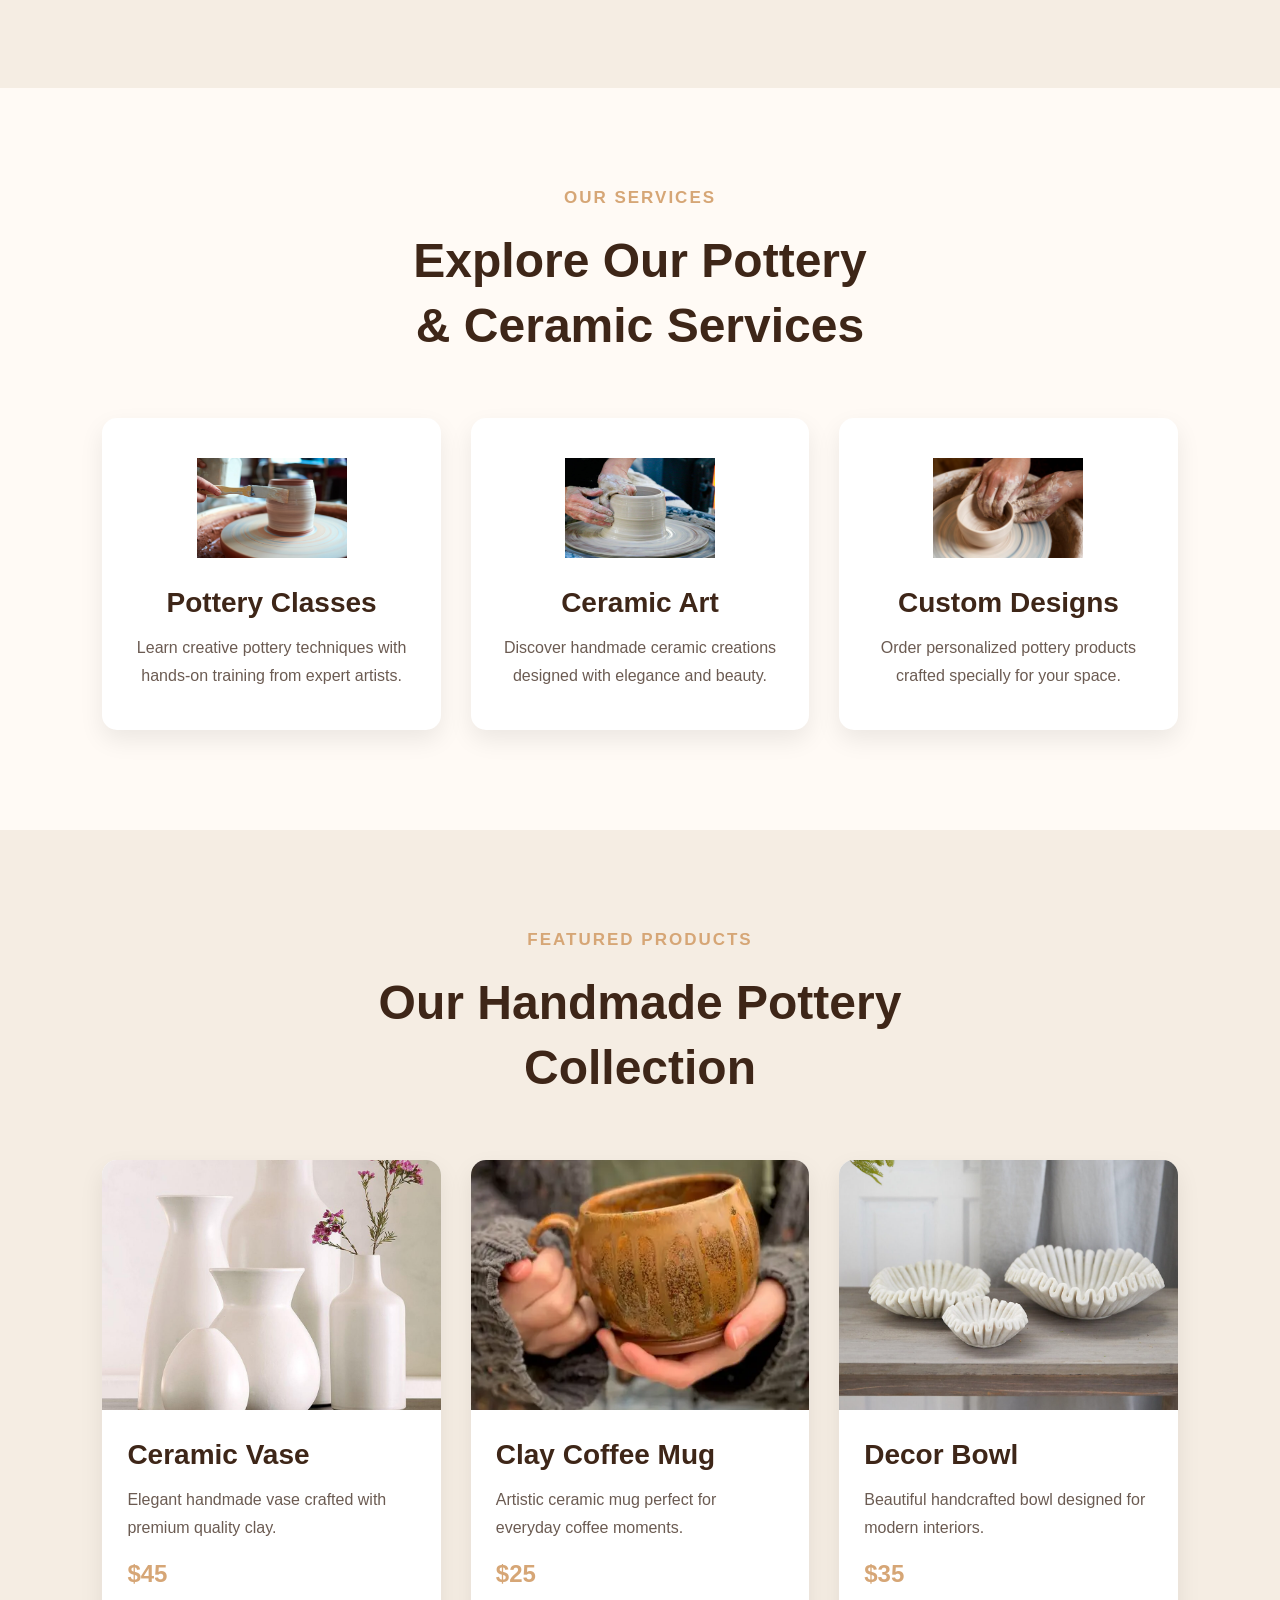
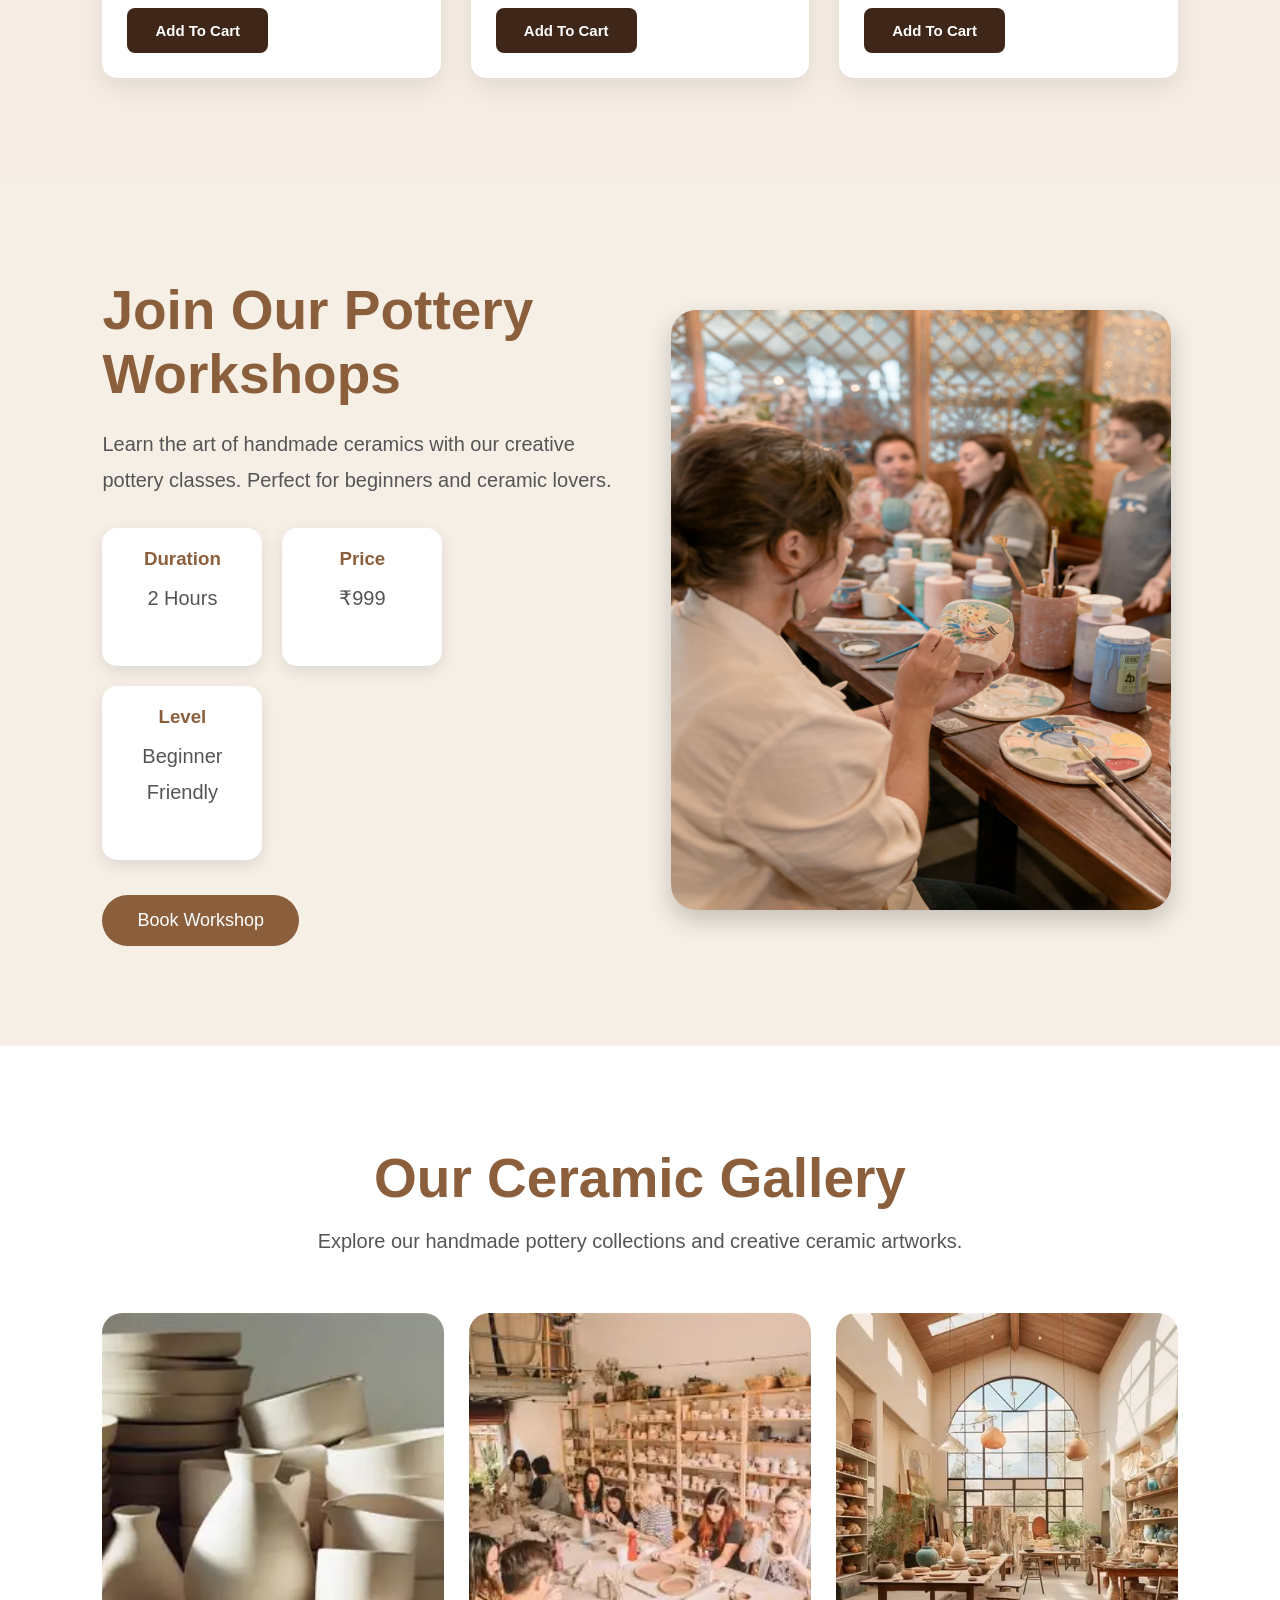
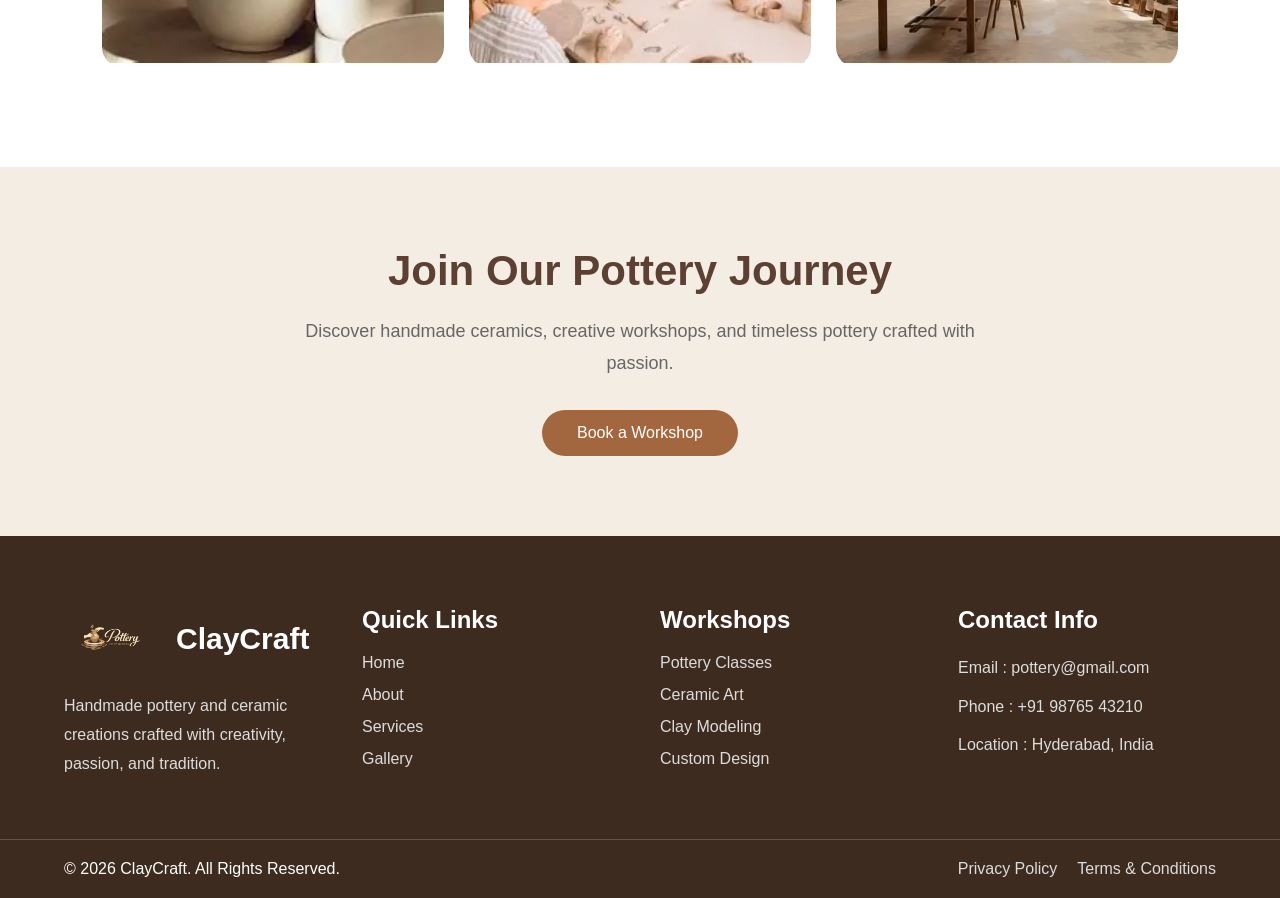
==== commit f5c5447d: "first commit" ====
--- a/index.html
+++ b/index.html
@@ -7,6 +7,7 @@
   <title>Pottery Website</title>
 
   <link rel="stylesheet" href="index.css">
+   <link rel="stylesheet" href="practice.css">
   <script src="script.js" defer></script>
 </head>
 <body>
@@ -39,8 +40,7 @@
       <li><a href="dashboard.html">Dashboard</a></li>
 
     </ul>
-
-    <div class="nav-buttons">
+ <div class="nav-buttons">
 
       <button class="btn" onclick="enableRTL()">RTL</button>
        <button class="logo-btn" type="button">
--- a/index.css
+++ b/index.css
@@ -21,6 +21,7 @@
     top: 0;
     left: 0;
     z-index: 1000;
+    gap:15px;
 }
 
 .logo img{
@@ -258,6 +259,7 @@
 .hero-content{
     position: relative;
     z-index: 2;
+    margin-top: 80px;
 
     max-width: 700px;
 }
--- a/practice.css
+++ b/practice.css
@@ -0,0 +1,180 @@
+*{
+  transition: background-color 0.35s ease, color 0.35s ease, border-color 0.35s ease;
+}
+ 
+ 
+html.dark-mode body{
+  background:#000 ;
+  color:#f8efe7;
+}
+ 
+html.dark-mode .navbar{
+  background:#1c120c ;
+  box-shadow:0 8px 25px rgba(0,0,0,0.45);
+}
+ 
+html.dark-mode .nav-links{
+  background:transparent ;
+}
+ 
+html.dark-mode .nav-links li a{
+  color:#fff ;
+}
+ 
+html.dark-mode .nav-links li a:hover{
+  color:#d8ab7c ;
+}
+ 
+html.dark-mode .dropdown-menu{
+  background:#2a1a13 ;
+}
+ 
+html.dark-mode .dropdown-menu a{
+  color:#fff ;
+}
+ 
+html.dark-mode .dropdown-menu a:hover{
+  background:#3a2418 ;
+}
+ 
+html.dark-mode .btn,
+html.dark-mode .logo-btn{
+  background:#d8ab7c ;
+  color:#fff ;
+}
+ 
+ 
+html.dark-mode section{
+    background-color:#000 ;
+}
+ 
+html.dark-mode .craft-footer{
+  background:#1c120c ;
+}
+ 
+ 
+html.dark-mode .pricing-card,
+html.dark-mode .benefit-card,
+html.dark-mode .class-card,
+html.dark-mode .reward-card,
+html.dark-mode .featured-card,
+html.dark-mode .blog-card,
+html.dark-mode .ceramic-card,
+html.dark-mode .contact-container,
+html.dark-mode .contact-form,
+html.dark-mode .location-card,
+html.dark-mode .support-card,
+html.dark-mode .service-card,
+html.dark-mode .story-content,
+html.dark-mode .team-card,
+html.dark-mode .team-info,
+html.dark-mode .choose-card{
+  background:#1c120c ;
+  border-color:rgba(255,255,255,0.12) ;
+}
+ 
+ 
+html.dark-mode h1,
+html.dark-mode h2,
+html.dark-mode h3,
+html.dark-mode h4{
+  color:#f2c38f ;
+}
+ 
+ 
+html.dark-mode p,
+html.dark-mode span,
+html.dark-mode li,
+html.dark-mode td,
+html.dark-mode .section-title p,
+html.dark-mode .benefits-title p,
+html.dark-mode .comparison-title p,
+html.dark-mode .blog-meta,
+html.dark-mode .author span{
+  color:#eadbd0 ;
+}
+ 
+ 
+html.dark-mode input,
+html.dark-mode textarea{
+  background:#1c120c ;
+  color:#fff ;
+  border-color:rgba(255,255,255,0.18) ;
+}
+ 
+html.dark-mode input::placeholder,
+html.dark-mode textarea::placeholder{
+  color:#cdb9aa ;
+}
+ 
+ 
+html.dark-mode .comparison-table{
+  background:#2a1a13 ;
+}
+ 
+html.dark-mode tbody tr{
+  border-color:rgba(255,255,255,0.12) ;
+}
+ 
+html.dark-mode tbody tr:hover{
+  background:#24170f ;
+}
+ 
+ 
+.navbar .login-btn{
+  padding:12px 24px ;
+  font-size:14px ;
+  border-radius:12px ;
+  border:none ;
+  background:#d8ab7c ;
+  color:#fff ;
+  font-weight:600 ;
+}
+ 
+ 
+html.rtl{
+  direction:rtl;
+}
+ 
+html.rtl .navbar,
+html.rtl .nav-links,
+html.rtl .nav-buttons,
+html.rtl .hero-buttons,
+html.rtl .footer-last,
+html.rtl .author-box,
+html.rtl .blog-footer,
+html.rtl .card-bottom,
+html.rtl .newsletter-section,
+html.rtl .reward-buttons{
+  flex-direction:row-reverse ;
+}
+ 
+html.rtl .logo{
+  order:3;
+}
+ 
+html.rtl .nav-links{
+  order:2;
+}
+ 
+html.rtl .nav-buttons{
+  order:1;
+}
+ 
+html.rtl .dropdown-menu{
+  left:auto ;
+  right:0 ;
+  text-align:right;
+}
+ 
+html.rtl .category-tag,
+html.rtl .blog-tag,
+html.rtl .popular-badge{
+  left:auto ;
+  right:20px ;
+}
+ 
+html.rtl .location-card{
+  left:auto ;
+  right:40px ;
+}
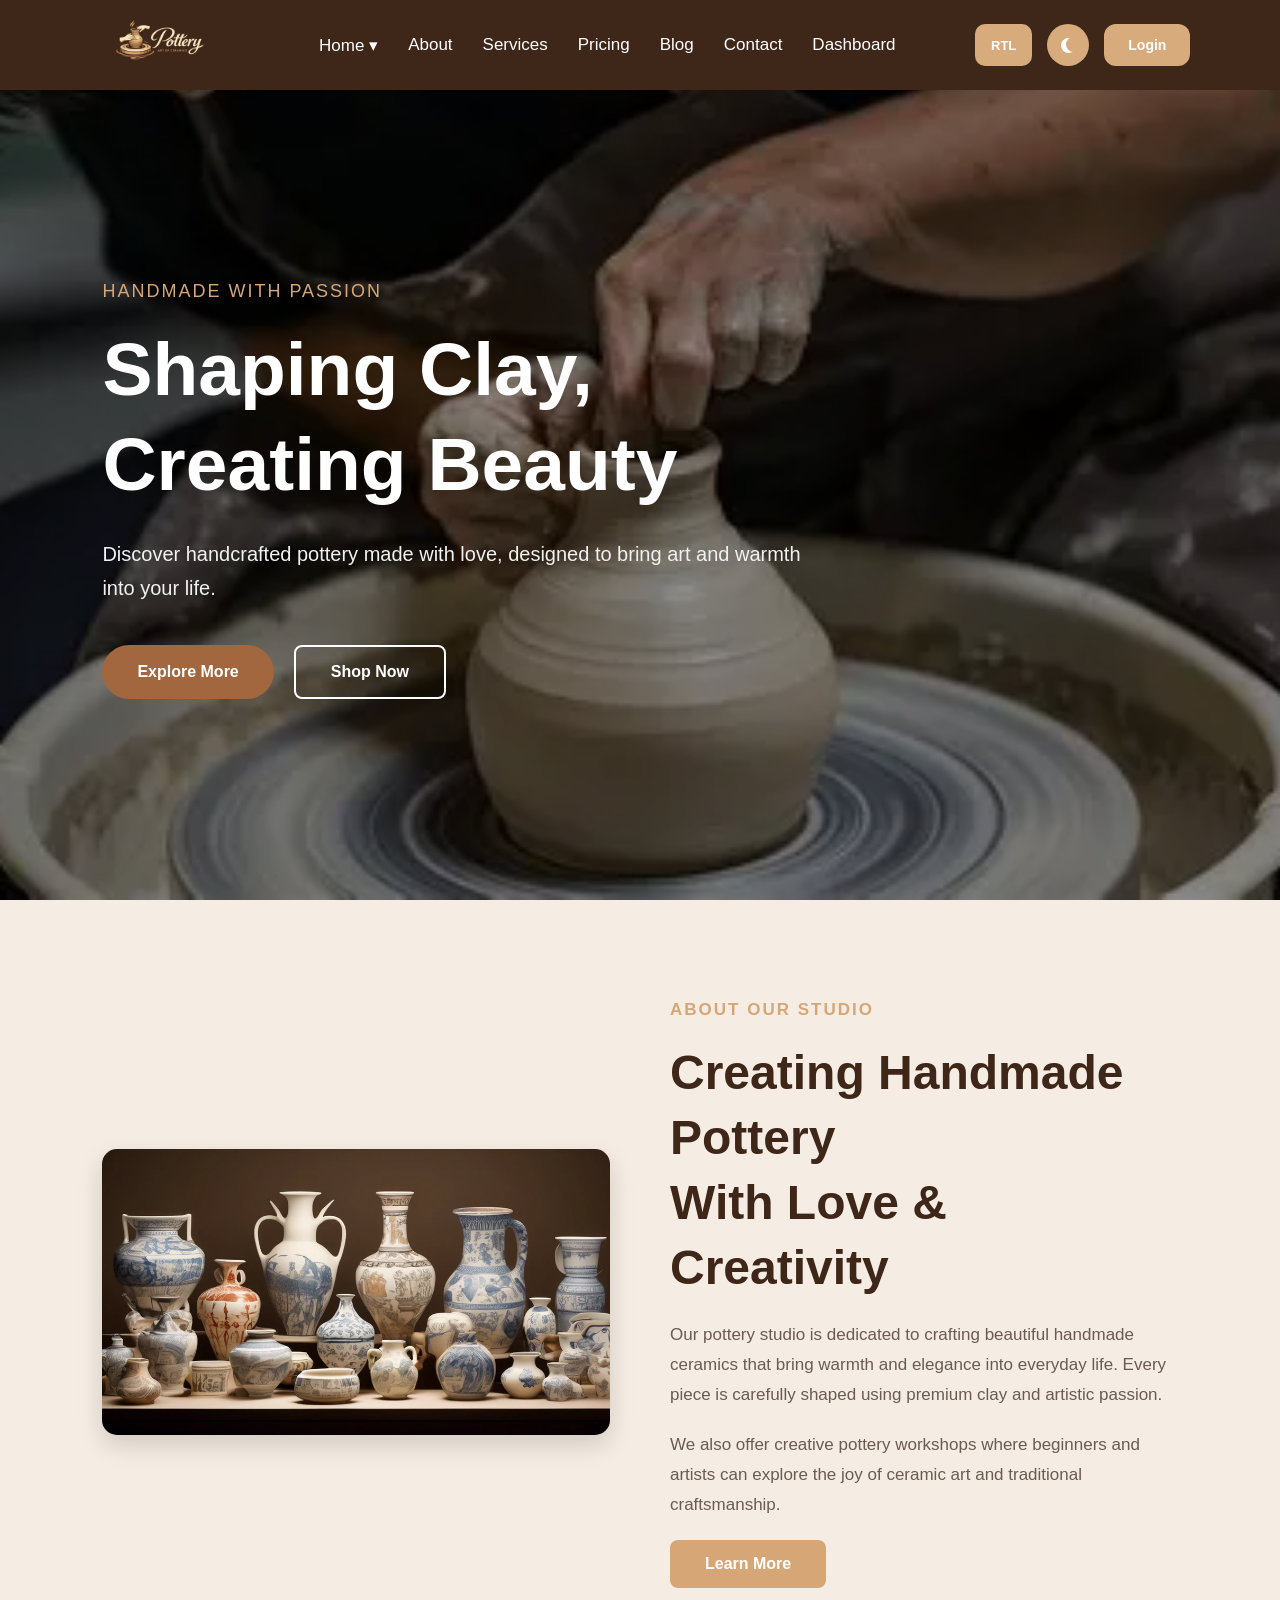
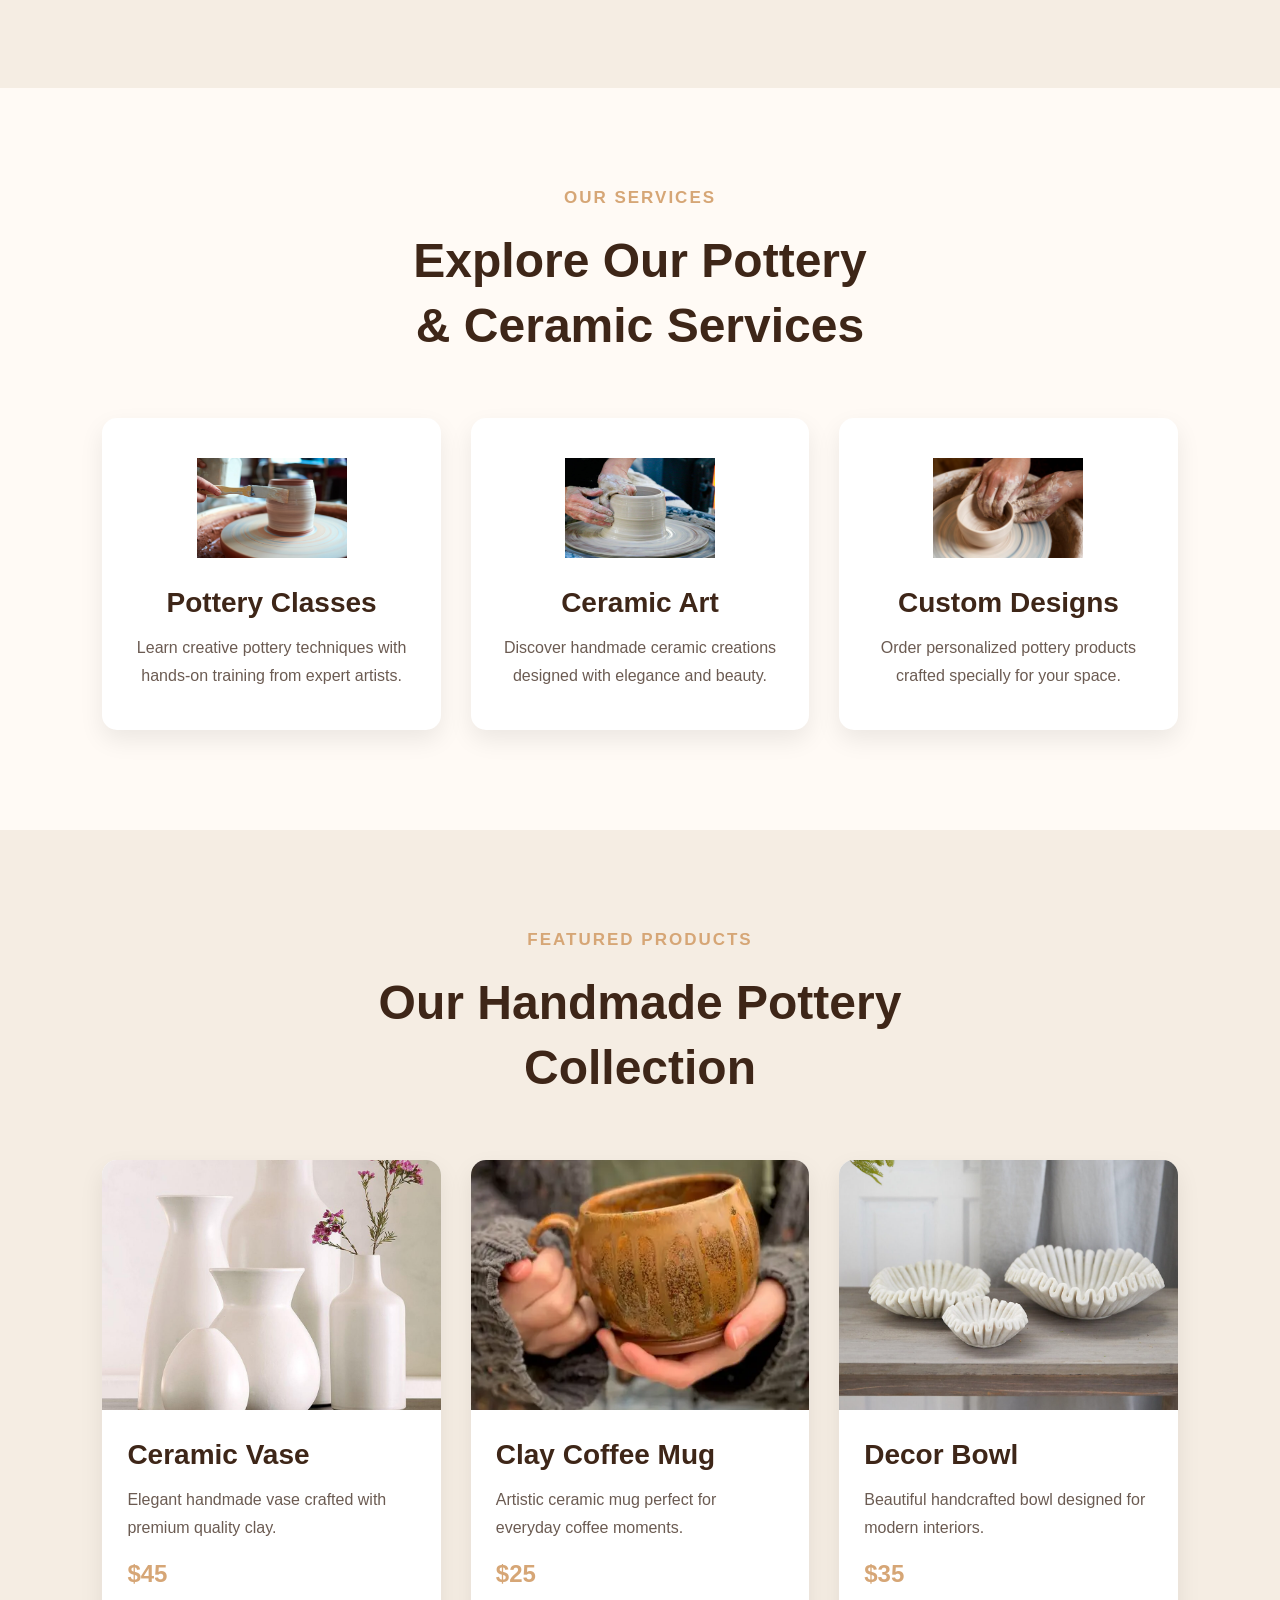
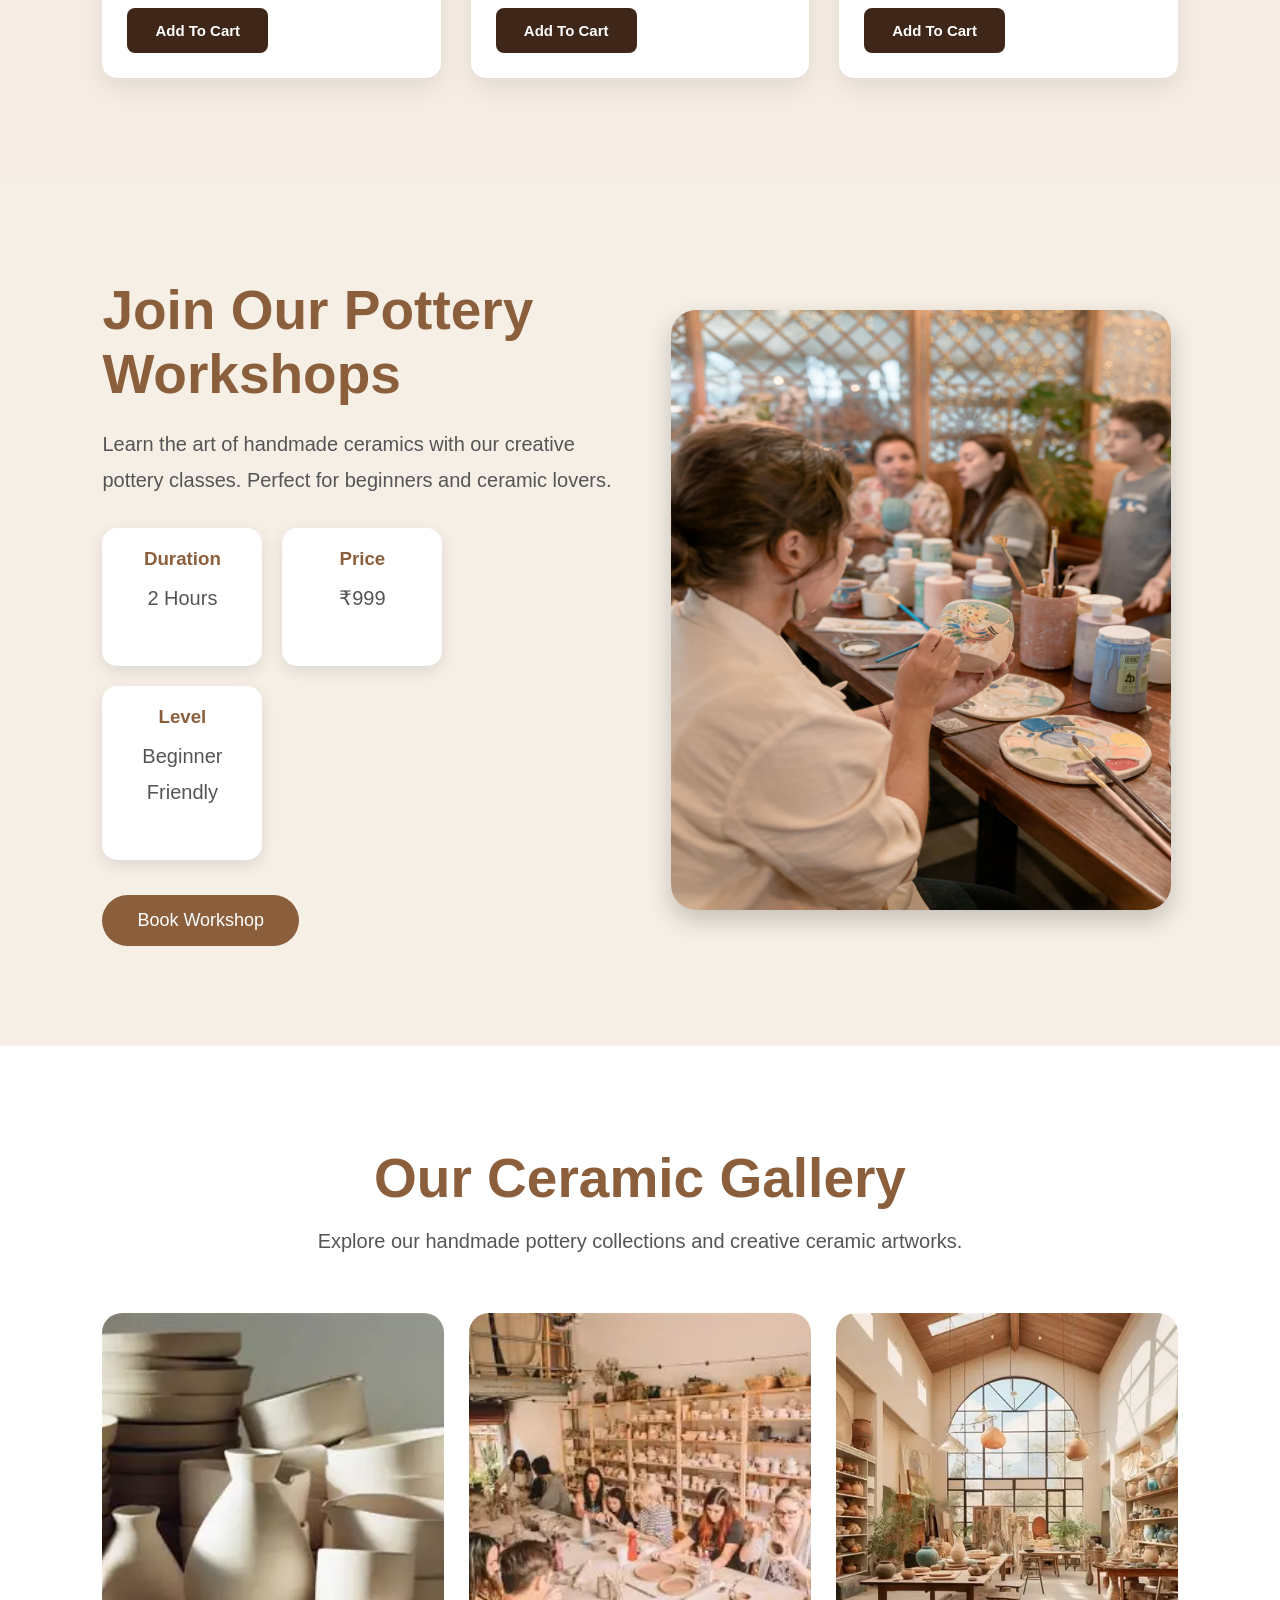
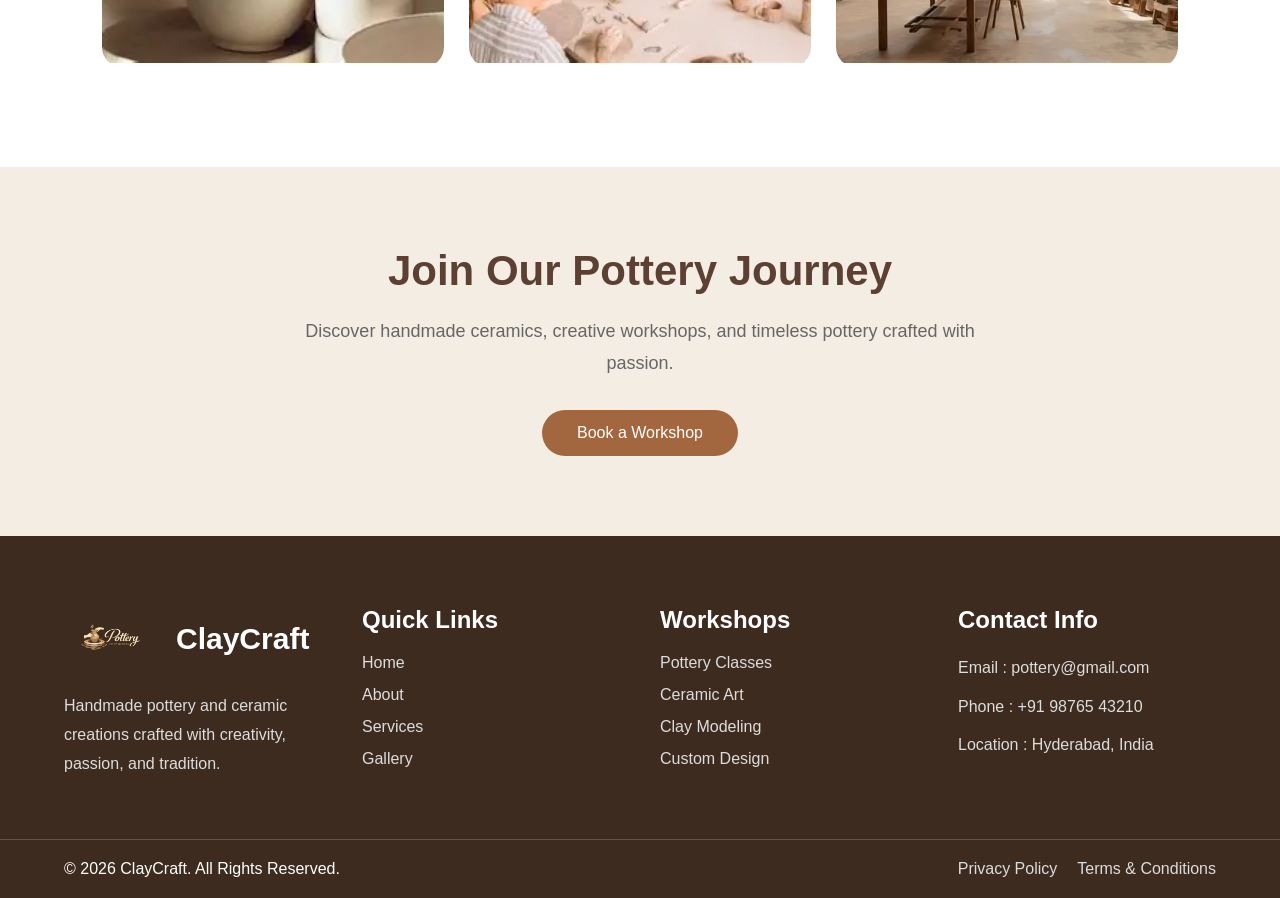
==== commit d221983c: "first commit" ====
--- a/index.html
+++ b/index.html
@@ -8,6 +8,7 @@
 
   <link rel="stylesheet" href="index.css">
    <link rel="stylesheet" href="practice.css">
+   <link rel="stylesheet" href="nav.css">
   <script src="script.js" defer></script>
 </head>
 <body>
@@ -58,7 +59,7 @@
         ☰
     </div>
 
-  </nav>
+</nav>
 
   <section class="hero">
 
--- a/index.css
+++ b/index.css
@@ -1,231 +1,4 @@
-*{
-    margin: 0;
-    padding: 0;
-    box-sizing: border-box;
-    font-family: Arial, Helvetica, sans-serif;
-}
-
-body{
-    background: #f5ede3;
-}
-
-.navbar{
-    width: 100%;
-    height: 90px;
-    background: #3e2618;
-    display: flex;
-    justify-content: space-between;
-    align-items: center;
-    padding: 0 7%;
-    position: fixed;
-    top: 0;
-    left: 0;
-    z-index: 1000;
-    gap:15px;
-}
-
-.logo img{
-    width: 150px;
-}
-
-.nav-links{
-    display: flex;
-    align-items: center;
-    gap: 30px;
-    list-style: none;
-}
-
-.nav-links li{
-    position: relative;
-}
-
-.nav-links li a{
-    text-decoration: none;
-    color: white;
-    font-size: 17px;
-    font-weight: 500;
-    transition: 0.3s;
-}
-
-.nav-links li a:hover{
-    color: #d6a676;
-}
-
-.dropdown-menu{
-    position: absolute;
-    top: 20px;
-    left: 0;
-    width: 190px;
-    background: white;
-    border-radius: 10px;
-    overflow: hidden;
-    display: none;
-    box-shadow: 0 10px 20px rgba(0,0,0,0.2);
-}
-
-.dropdown-menu a{
-    display: block;
-    padding: 14px 18px;
-    color: #3e2618 !important;
-}
-
-.dropdown-menu a:hover{
-    background: #f3e1d2;
-    padding-left: 25px;
-}
-
-.dropdown:hover .dropdown-menu{
-    display: block;
-}
-
-.nav-buttons{
-    display: flex;
-    align-items: center;
-    gap: 10px;
-}
-
-
-.btn{
-    padding: 7px 16px;
-    font-size: 13px;
-    border-radius: 10px;
-    border: none;
-    cursor: pointer;
-    background: #d8ab7c;  
-    color: white;
-    font-weight: 600;
-    transition: 0.3s;
-}
-
-.btn:hover{
-    background: #c89463;
-}
-
-.logo-btn{
-    width: 42px;
-    height: 42px;
-    border-radius: 50%;
-    border: none;
-    display: flex;
-    align-items: center;
-    justify-content: center;
-    cursor: pointer;
-    background: #d8ab7c;
-}
-
-.moon{
-    width: 15px;
-    height: 15px;
-    background: white;
-    border-radius: 50%;
-    position: relative;
-}
-
-.moon::after{
-    content: "";
-    position: absolute;
-    width: 15px;
-    height: 15px;
-    background: #d8ab7c;
-    border-radius: 50%;
-    top: -1px;
-    left: 5px;
-}
-.menu-btn{
-    display: none;
-    background: transparent;
-    border: none;
-    outline: none;
-    color: #ffffff;
-    font-size: 30px;
-    cursor: pointer;
-    width: auto;
-    height: auto;
-    align-items: center;
-    justify-content: center;
-    padding: 0;
-    margin-right: 8px;
-    margin-top: 2px;
-    transition: all 0.3s ease;
-    text-shadow: 0 0 10px rgba(255,255,255,0.25);
-    z-index: 1001;
-}
-.menu-btn i,
-.menu-btn span{
-    font-size: 30px;
-    line-height: 1;
-}
-
-.menu-btn:hover{
-    color: #f2c38f;
-    transform: scale(1.1);
-}
-.menu-btn:active{
-    transform: scale(0.95);
-}
-
-body.rtl{
-    direction: rtl;
-}
-
-body.rtl .header,
-body.rtl .nav-links,
-body.rtl .top-buttons{
-    flex-direction: row-reverse;
-}
-
-@media (max-width: 768px){
-
-    .menu-btn{
-        display: block;
-    }
-
-    .nav-links{
-        position: absolute;
-        top: 80px;
-        left: -100%;
-        width: 100%;
-        background: #3e2618;
-        flex-direction: column;
-        align-items: center;
-        gap: 20px;
-        padding: 30px 0;
-        transition: 0.4s ease;
-        box-shadow: 0 8px 15px rgba(0,0,0,0.08);
-    }
-
-    .nav-links.active{
-        left: 0;
-    }
-
-    .nav-links li{
-        list-style: none;
-    }
-
-    .nav-links li a{
-        text-decoration: none;
-        color: #f7f0ec;
-        font-size: 18px;
-        font-weight: 500;
-    }
-
-    .nav-buttons{
-        display: none;
-    }
-     .menu-btn{
-        display: flex;
-    }
-
-      .menu-btn{
-        font-size: 28px;
-        margin-right: 5px;
-    }
- 
-    .menu-btn i,
-    .menu-btn span{
-        font-size: 28px;
-    }
-}
+
 
 .hero{
     width: 100%;
@@ -1334,4 +1107,67 @@
         font-size: 14px;
     }
 
+}
+
+@media(max-width:768px){
+
+    .nav-buttons{
+        display:flex;
+        justify-content:flex-end;
+        align-items:center;
+
+        gap:6px;
+    }
+
+    /* RTL BUTTON */
+
+    .btn{
+        width:58px;
+        height:38px;
+
+        font-size:12px;
+
+        border:none;
+        border-radius:10px;
+
+        background:#d8ab7c;
+        color:white;
+
+        cursor:pointer;
+    }
+
+    /* DARK MODE BUTTON */
+
+    .logo-btn{
+        width:38px;
+        height:38px;
+
+        border:none;
+        border-radius:50%;
+
+        background:#d8ab7c;
+
+        display:flex;
+        justify-content:center;
+        align-items:center;
+    }
+
+    .moon{
+        width:12px;
+        height:12px;
+    }
+
+    .moon::after{
+        width:12px;
+        height:12px;
+
+        left:5px;
+    }
+
+    /* REMOVE LOGIN BUTTON */
+
+    .login-btn{
+        display:none;
+    }
+
 }
--- a/nav.css
+++ b/nav.css
@@ -0,0 +1,235 @@
+*{
+    margin: 0;
+    padding: 0;
+    box-sizing: border-box;
+    font-family: Arial, Helvetica, sans-serif;
+}
+body{
+    background: #f5ede3;
+}
+.navbar{
+    width: 100%;
+    height: 90px;
+    background: #3e2618;
+    display: flex;
+    justify-content: space-between;
+    align-items: center;
+    padding: 0 7%;
+    position: fixed;
+    top: 0;
+    left: 0;
+    z-index: 1000;
+    gap:15px;
+}
+.logo img{
+    width: 150px;
+}
+.nav-links{
+    display: flex;
+    align-items: center;
+    gap: 30px;
+    list-style: none;
+}
+.nav-links li{
+    position: relative;
+}
+.nav-links li a{
+    text-decoration: none;
+    color: white;
+    font-size: 17px;
+    font-weight: 500;
+    transition: 0.3s;
+}
+.nav-links li a:hover{
+    color: #d6a676;
+}
+.dropdown-menu{
+    position: absolute;
+    top: 20px;
+    left: 0;
+    width: 190px;
+    background: white;
+    border-radius: 10px;
+    overflow: hidden;
+    display: none;
+    box-shadow: 0 10px 20px rgba(0,0,0,0.2);
+}
+.dropdown-menu a{
+    display: block;
+    padding: 14px 18px;
+    color: #3e2618 !important;
+}
+.dropdown-menu a:hover{
+    background: #f3e1d2;
+    padding-left: 25px;
+}
+.dropdown:hover .dropdown-menu{
+    display: block;
+}
+.nav-buttons{
+   display: flex;
+    gap: 15px;
+}
+
+.btn{
+    padding: 7px 16px;
+    font-size: 13px;
+    border-radius: 10px;
+    border: none;
+    cursor: pointer;
+    background: #d8ab7c;  
+    color: white;
+    font-weight: 600;
+    transition: 0.3s;
+}
+.btn:hover{
+    background: #c89463;
+}
+.logo-btn{
+    width: 42px;
+    height: 42px;
+    border-radius: 50%;
+    border: none;
+    display: flex;
+    align-items: center;
+    justify-content: center;
+    cursor: pointer;
+    background: #d8ab7c;
+}
+.moon{
+    width: 15px;
+    height: 15px;
+    background: white;
+    border-radius: 50%;
+    position: relative;
+}
+.moon::after{
+    content: "";
+    position: absolute;
+    width: 15px;
+    height: 15px;
+    background: #d8ab7c;
+    border-radius: 50%;
+    top: -1px;
+    left: 5px;
+}
+.menu-btn{
+    display: none;
+    background: transparent;
+    border: none;
+    outline: none;
+    color: #ffffff;
+    font-size: 30px;
+    cursor: pointer;
+    width: auto;
+    height: auto;
+    align-items: center;
+    justify-content: center;
+    padding: 0;
+    margin-right: 8px;
+    margin-top: 2px;
+    transition: all 0.3s ease;
+    text-shadow: 0 0 10px rgba(255,255,255,0.25);
+    z-index: 1001;
+}
+.menu-btn i,
+.menu-btn span{
+    font-size: 30px;
+    line-height: 1;
+}
+.menu-btn:hover{
+    color: #f2c38f;
+    transform: scale(1.1);
+}
+.menu-btn:active{
+    transform: scale(0.95);
+}
+body.rtl{
+    direction: rtl;
+}
+body.rtl .header,
+body.rtl .nav-links,
+body.rtl .top-buttons{
+    flex-direction: row-reverse;
+}
+@media (max-width: 768px){
+ 
+    .navbar{
+        height: 90px;
+        background:#3e2618 !important;
+        padding:0 6%;
+    }
+ 
+    .logo img{
+        width:120px;
+    }
+ 
+    .menu-btn{
+        display:flex;
+        font-size:30px;
+        margin:0;
+        z-index:3000;
+    }
+ 
+    .nav-links{
+        position:absolute;
+        top:90px;
+        left:-100%;
+        width:100%;
+        background:#3e2618 !important;
+        flex-direction:column;
+        align-items:center;
+        gap:22px;
+        padding:35px 0 45px;
+        transition:0.4s ease;
+        z-index:2000;
+    }
+ 
+    .nav-links.active{
+        left:0;
+    }
+ 
+    .nav-links li a{
+        color:#fff;
+        font-size:20px;
+    }
+ 
+    /* RTL + DARK TOGGLE SHOW IN NAVBAR */
+    .nav-buttons{
+        display:flex !important;
+        position:absolute;
+        right:70px;
+        top:24px;
+        gap:10px;
+        width:auto;
+        background:transparent;
+        padding:0;
+        z-index:3000;
+    }
+ 
+    .nav-buttons .btn:first-child,
+    .nav-buttons .logo-btn{
+        display:flex !important;
+    }
+ 
+    /* HIDE ORIGINAL LOGIN FROM NAVBAR */
+    .nav-buttons .login-btn{
+        display:none !important;
+    }
+ 
+    /* LOGIN INSIDE HAMBURGER */
+    .nav-links::after{
+        content:"Login";
+        display:flex;
+        justify-content:center;
+        align-items:center;
+        width:130px;
+        height:50px;
+        margin-top:10px;
+        background:#d8ab7c;
+        color:#fff;
+        border-radius:12px;
+        font-weight:600;
+        cursor:pointer;
+    }
+}
